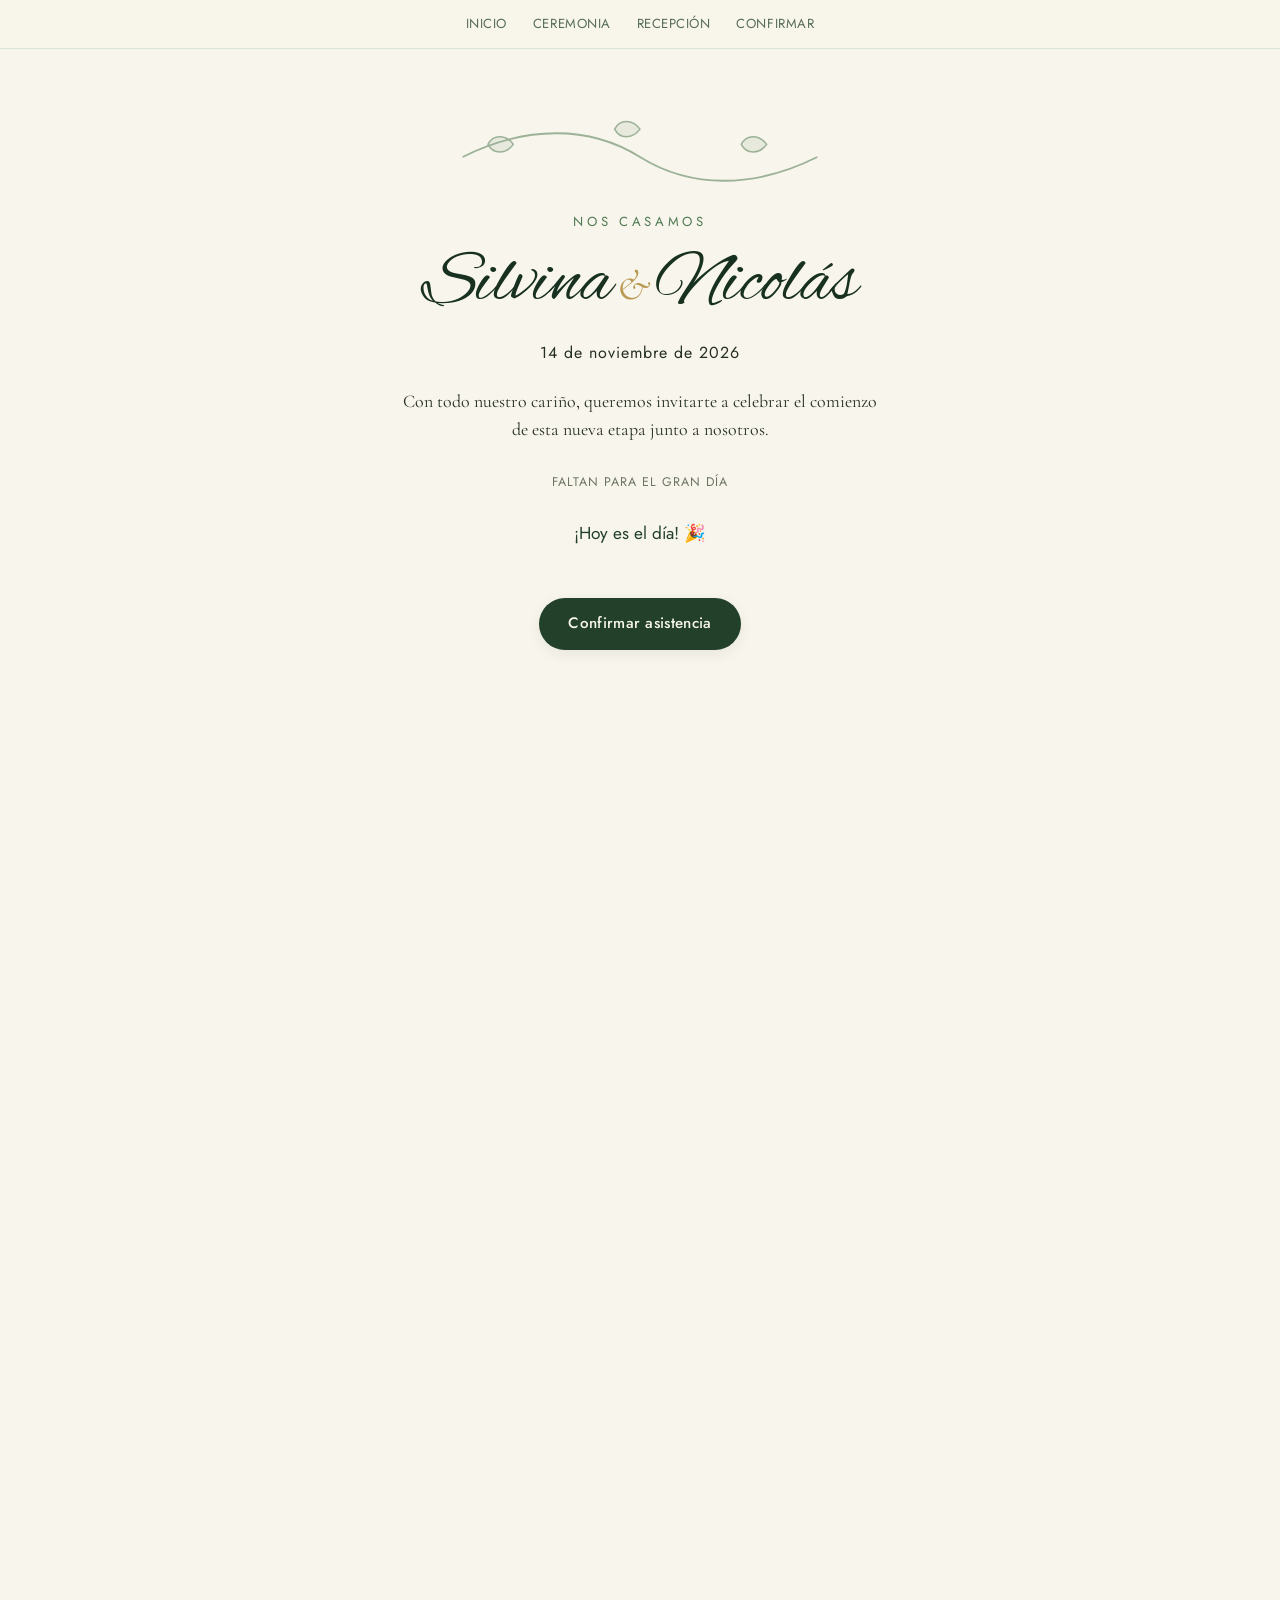
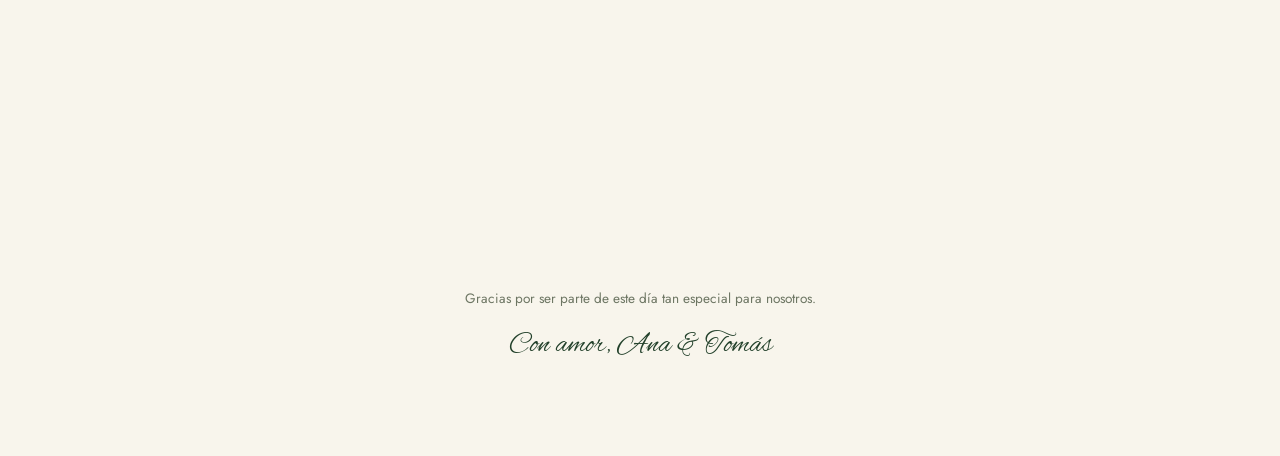
==== index.html @ 350e75f3 "Commit inicial de todos los archivos Se subio para que se pueda hostear en git y no haga falta manda" ====
<!doctype html>
<html lang="es">
<head>
<meta charset="utf-8">
<meta name="viewport" content="width=device-width, initial-scale=1">
<title>Nuestra Boda</title>
<link rel="preconnect" href="https://fonts.googleapis.com">
<link rel="preconnect" href="https://fonts.gstatic.com" crossorigin>
<link href="https://fonts.googleapis.com/css2?family=Alex+Brush&family=Cormorant+Garamond:ital,wght@0,400;0,500;0,600;1,400&family=Jost:wght@400;500;600&display=swap" rel="stylesheet">
<link rel="stylesheet" href="theme.css">
<style>
  body { position: relative; }

  #setup-warning {
    position: relative;
    z-index: 2;
    background: #fff3ea;
    border-bottom: 1px solid var(--gold);
    color: #6b4a2c;
    padding: 12px 20px;
    font-family: var(--sans);
    font-size: 0.85rem;
    text-align: center;
    display: none;
  }

  /* ---------- Nav ---------- */
  .site-nav {
    position: sticky;
    top: 0;
    z-index: 5;
    display: flex;
    justify-content: center;
    gap: 26px;
    padding: 14px 12px;
    background: rgba(248, 245, 236, 0.85);
    backdrop-filter: blur(6px);
    border-bottom: 1px solid var(--sage-light);
    font-family: var(--sans);
    font-size: 0.82rem;
    letter-spacing: 0.04em;
    text-transform: uppercase;
  }
  .site-nav a { text-decoration: none; color: var(--forest); opacity: 0.75; }
  .site-nav a:hover { opacity: 1; }

  /* ---------- Hero ---------- */
  .hero {
    position: relative;
    z-index: 1;
    text-align: center;
    padding: 70px 20px 56px;
    overflow: hidden;
  }
  .hero-ornament {
    width: min(90vw, 380px);
    height: auto;
    color: var(--moss);
    opacity: 0.55;
    margin: 0 auto 8px;
  }
  .kicker {
    font-family: var(--sans);
    font-size: 0.82rem;
    letter-spacing: 0.28em;
    color: var(--moss);
    margin: 0 0 10px;
  }
  .couple-names {
    font-family: var(--script);
    font-weight: 400;
    font-size: clamp(2.6rem, 9vw, 4.6rem);
    color: var(--forest-deep);
    line-height: 1.15;
    margin: 0 0 14px;
  }
  .couple-names .amp { font-family: var(--serif); font-style: italic; font-size: 0.6em; color: var(--gold); padding: 0 6px; }
  .hero-date {
    font-family: var(--sans);
    font-size: 1rem;
    letter-spacing: 0.06em;
    color: var(--ink);
    margin: 0 0 22px;
  }
  .hero-welcome {
    max-width: 480px;
    margin: 0 auto 30px;
    color: var(--ink);
    font-size: 1.12rem;
  }

  /* ---------- Cuenta regresiva ---------- */
  .countdown-label {
    font-family: var(--sans);
    font-size: 0.78rem;
    letter-spacing: 0.08em;
    text-transform: uppercase;
    color: var(--muted);
    margin-bottom: 10px;
  }
  .countdown {
    display: flex;
    justify-content: center;
    gap: 12px;
    margin-bottom: 34px;
    flex-wrap: wrap;
  }
  .cd-box {
    background: var(--white);
    border: 1px solid var(--sage-light);
    border-radius: var(--radius-sm);
    padding: 12px 16px;
    min-width: 66px;
    box-shadow: var(--shadow-soft);
  }
  .cd-box strong { display: block; font-family: var(--serif); font-size: 1.7rem; color: var(--forest); }
  .cd-box span { font-family: var(--sans); font-size: 0.68rem; letter-spacing: 0.05em; text-transform: uppercase; color: var(--muted); }

  /* ---------- Secciones de evento ---------- */
  .section { position: relative; z-index: 1; padding: 20px 20px 56px; }
  .section-title {
    text-align: center;
    font-size: clamp(1.7rem, 5vw, 2.2rem);
    color: var(--forest-deep);
    margin-bottom: 6px;
  }
  .section-title-wrap { text-align: center; margin-bottom: 26px; }

  .event-grid {
    display: grid;
    grid-template-columns: 1fr;
    gap: 20px;
  }
  @media (min-width: 620px) {
    .event-grid { grid-template-columns: 1fr 1fr; }
  }
  .event-card { text-align: center; }
  .event-card .leaf-icon { width: 30px; height: 30px; color: var(--gold); margin-bottom: 10px; }
  .event-card h3 { font-size: 1.4rem; color: var(--forest); margin-bottom: 4px; }
  .event-card .event-time { font-family: var(--sans); font-size: 0.88rem; color: var(--moss); margin-bottom: 12px; }
  .event-card p { margin: 0 0 4px; color: var(--ink); }
  .event-card a.maps-link {
    display: inline-block;
    margin-top: 10px;
    font-family: var(--sans);
    font-size: 0.82rem;
    color: var(--forest);
    text-decoration: underline;
    text-underline-offset: 3px;
  }

  .dress-code { text-align: center; max-width: 480px; margin: 0 auto; }
  .dress-code h3 { color: var(--forest); font-size: 1.3rem; margin-bottom: 8px; }

  /* ---------- RSVP ---------- */
  #confirmar .card { max-width: 560px; margin: 0 auto; }
  .rsvp-intro { text-align: center; color: var(--ink); margin-bottom: 4px; }
  .rsvp-deadline { text-align: center; font-family: var(--sans); font-size: 0.82rem; color: var(--muted); margin-bottom: 24px; }

  .identify-row { display: flex; gap: 10px; flex-wrap: wrap; }
  .identify-row input { flex: 1; min-width: 180px; }

  .confirming-for {
    font-family: var(--sans);
    font-size: 0.85rem;
    color: var(--muted);
    margin-bottom: 20px;
    display: flex;
    align-items: center;
    justify-content: space-between;
    flex-wrap: wrap;
    gap: 8px;
  }
  .confirming-for strong { color: var(--forest); font-family: var(--serif); font-size: 1.05rem; }

  .person-row {
    border: 1px solid var(--sage-light);
    border-radius: var(--radius-sm);
    padding: 18px;
    margin-bottom: 16px;
    background: var(--cream);
  }
  .person-row-top { display: flex; gap: 10px; align-items: flex-end; margin-bottom: 14px; }
  .person-row-top .field { flex: 1; }
  .remove-person-btn {
    background: none;
    border: none;
    color: var(--error);
    font-family: var(--sans);
    font-size: 0.8rem;
    cursor: pointer;
    padding: 12px 4px;
    white-space: nowrap;
  }
  .field-block { margin-bottom: 14px; }
  .field-block:last-child { margin-bottom: 0; }
  .diet-other-input { margin-top: 8px; }

  #add-person-btn { width: 100%; margin-bottom: 22px; }

  #rsvp-status { text-align: center; margin-top: 14px; }
  .edit-hint {
    text-align: center;
    font-family: var(--sans);
    font-size: 0.8rem;
    color: var(--muted);
    margin-top: 16px;
  }
  #copy-link-btn { display: block; margin: 10px auto 0; }

  /* ---------- Footer ---------- */
  footer {
    position: relative;
    z-index: 1;
    text-align: center;
    padding: 40px 20px 60px;
    color: var(--muted);
    font-family: var(--sans);
    font-size: 0.85rem;
  }
  footer .signature { font-family: var(--script); font-size: 1.8rem; color: var(--forest); margin-top: 8px; }
</style>
</head>
<body>

<div class="leaves-bg" id="leaves-bg" aria-hidden="true"></div>

<div id="setup-warning">
  ⚠️ Esta página aún no está conectada. Abrí <code>config.js</code> y pegá la URL de tu Web App de Google Apps Script.
</div>

<nav class="site-nav">
  <a href="#inicio" id="nav-home"></a>
  <a href="#ceremonia" id="nav-ceremony"></a>
  <a href="#recepcion" id="nav-reception"></a>
  <a href="#confirmar" id="nav-rsvp"></a>
</nav>

<header class="hero" id="inicio">
  <svg class="hero-ornament" viewBox="0 0 300 60" fill="none" xmlns="http://www.w3.org/2000/svg">
    <path d="M10 30 C 60 5, 110 5, 150 30 C 190 55, 240 55, 290 30" stroke="currentColor" stroke-width="1.4"/>
    <g stroke="currentColor" stroke-width="1.2" fill="currentColor">
      <path d="M50 20 C 44 12, 34 12, 30 20 C 34 28, 44 28, 50 20 Z" fill-opacity="0.18"/>
      <path d="M150 8 C 144 0, 134 0, 130 8 C 134 16, 144 16, 150 8 Z" fill-opacity="0.18"/>
      <path d="M250 20 C 244 12, 234 12, 230 20 C 234 28, 244 28, 250 20 Z" fill-opacity="0.18"/>
    </g>
  </svg>
  <p class="kicker" id="txt-kicker"></p>
  <h1 class="couple-names"><span id="txt-partner1"></span><span class="amp">&amp;</span><span id="txt-partner2"></span></h1>
  <p class="hero-date" id="txt-date-display"></p>
  <p class="hero-welcome" id="txt-welcome"></p>

  <p class="countdown-label" id="txt-countdown-label"></p>
  <div class="countdown" id="countdown">
    <div class="cd-box"><strong id="cd-days">00</strong><span id="cd-days-label"></span></div>
    <div class="cd-box"><strong id="cd-hours">00</strong><span id="cd-hours-label"></span></div>
    <div class="cd-box"><strong id="cd-minutes">00</strong><span id="cd-minutes-label"></span></div>
    <div class="cd-box"><strong id="cd-seconds">00</strong><span id="cd-seconds-label"></span></div>
  </div>

  <a href="#confirmar" class="btn btn-primary" id="txt-cta"></a>
</header>

<section class="section reveal" id="ceremonia">
  <div class="section-title-wrap">
    <h2 class="section-title" id="txt-section-ceremony"></h2>
    <div class="divider"><svg class="leaf-icon" viewBox="0 0 24 24" fill="currentColor"><path d="M12 2C7 6 4 11 4 15a8 8 0 0016 0c0-4-3-9-8-13z"/></svg></div>
  </div>
  <div class="event-grid">
    <div class="card event-card">
      <svg class="leaf-icon" viewBox="0 0 24 24" fill="currentColor"><path d="M12 2C7 6 4 11 4 15a8 8 0 0016 0c0-4-3-9-8-13z"/></svg>
      <h3 id="cer-title"></h3>
      <p class="event-time" id="cer-time"></p>
      <p id="cer-place"></p>
      <p id="cer-address"></p>
      <a class="maps-link" id="cer-maps" href="#" target="_blank" rel="noopener">Ver en el mapa →</a>
    </div>
    <div class="card event-card">
      <svg class="leaf-icon" viewBox="0 0 24 24" fill="currentColor"><path d="M12 2C7 6 4 11 4 15a8 8 0 0016 0c0-4-3-9-8-13z"/></svg>
      <h3 id="rec-title"></h3>
      <p class="event-time" id="rec-time"></p>
      <p id="rec-place"></p>
      <p id="rec-address"></p>
      <a class="maps-link" id="rec-maps" href="#" target="_blank" rel="noopener">Ver en el mapa →</a>
    </div>
  </div>
</section>

<section class="section reveal dress-code" id="recepcion">
  <h3 id="dress-title"></h3>
  <p id="dress-text"></p>
</section>

<section class="section reveal" id="confirmar">
  <div class="section-title-wrap">
    <h2 class="section-title" id="txt-rsvp-title"></h2>
    <div class="divider"><svg class="leaf-icon" viewBox="0 0 24 24" fill="currentColor"><path d="M12 2C7 6 4 11 4 15a8 8 0 0016 0c0-4-3-9-8-13z"/></svg></div>
  </div>

  <div class="card">
    <p class="rsvp-intro" id="txt-rsvp-intro"></p>
    <p class="rsvp-deadline" id="txt-rsvp-deadline"></p>

    <!-- Paso 1: identificación -->
    <div id="identify-step">
      <label for="identify-input" id="lbl-identify-title"></label>
      <p class="status-msg muted" id="txt-identify-text" style="margin-top:-2px;margin-bottom:12px;"></p>
      <div class="identify-row">
        <input type="text" id="identify-input" maxlength="150">
        <button type="button" class="btn btn-primary" id="identify-continue-btn"></button>
      </div>
    </div>

    <!-- Cargando -->
    <div id="rsvp-loading" class="status-msg muted" hidden></div>

    <!-- Paso 2: formulario RSVP -->
    <form id="rsvp-form" hidden>
      <div class="confirming-for">
        <span><span id="txt-confirming-for"></span> <strong id="confirming-label"></strong></span>
        <button type="button" class="btn-text" id="change-identity-btn"></button>
      </div>

      <div id="people-list"></div>
      <button type="button" class="btn btn-outline" id="add-person-btn"></button>

      <div class="field-block">
        <label for="comments" id="lbl-comments"></label>
        <textarea id="comments" maxlength="2000"></textarea>
      </div>

      <button type="submit" class="btn btn-primary" id="submit-btn" style="width:100%;justify-content:center;"></button>
      <div id="rsvp-status" class="status-msg"></div>
      <p class="edit-hint" id="txt-edit-hint"></p>
      <button type="button" class="btn-text" id="copy-link-btn"></button>
    </form>
  </div>
</section>

<footer>
  <p id="txt-footer-thanks"></p>
  <p class="signature" id="txt-footer-signature"></p>
</footer>

<script src="config.js"></script>
<script src="content.js"></script>
<script>
(function () {
  'use strict';

  const C = CONTENT;
  const $ = (id) => document.getElementById(id);

  const DIET_KEYS = ['vegan', 'vegetarian', 'celiac', 'lactose', 'other'];

  // ---------------------------------------------------------
  // Texto: aplica todo el contenido de content.js al DOM
  // ---------------------------------------------------------
  function applyContent() {
    document.title = C.siteTitle;

    $('nav-home').textContent = C.nav.home;
    $('nav-ceremony').textContent = C.nav.ceremony;
    $('nav-reception').textContent = C.nav.reception;
    $('nav-rsvp').textContent = C.nav.rsvp;

    $('txt-kicker').textContent = C.hero.kicker;
    $('txt-partner1').textContent = C.couple.partner1;
    $('txt-partner2').textContent = C.couple.partner2;
    $('txt-date-display').textContent = C.hero.dateDisplay;
    $('txt-welcome').textContent = C.hero.welcome;
    $('txt-cta').textContent = C.hero.ctaButton;

    $('txt-countdown-label').textContent = C.countdown.label;
    $('cd-days-label').textContent = C.countdown.days;
    $('cd-hours-label').textContent = C.countdown.hours;
    $('cd-minutes-label').textContent = C.countdown.minutes;
    $('cd-seconds-label').textContent = C.countdown.seconds;

    $('txt-section-ceremony').textContent = C.nav.ceremony + ' & ' + C.nav.reception;

    $('cer-title').textContent = C.ceremony.title;
    $('cer-time').textContent = C.ceremony.time;
    $('cer-place').textContent = C.ceremony.place;
    $('cer-address').textContent = C.ceremony.address;
    $('cer-maps').href = C.ceremony.mapsUrl;

    $('rec-title').textContent = C.reception.title;
    $('rec-time').textContent = C.reception.time;
    $('rec-place').textContent = C.reception.place;
    $('rec-address').textContent = C.reception.address;
    $('rec-maps').href = C.reception.mapsUrl;

    $('dress-title').textContent = C.dressCode.title;
    $('dress-text').textContent = C.dressCode.text;

    $('txt-rsvp-title').textContent = C.rsvp.title;
    $('txt-rsvp-intro').textContent = C.rsvp.intro;
    $('txt-rsvp-deadline').textContent = C.rsvp.deadlineText;

    $('lbl-identify-title').textContent = C.identify.title;
    $('txt-identify-text').textContent = C.identify.text;
    $('identify-input').placeholder = C.identify.placeholder;
    $('identify-continue-btn').textContent = C.identify.continue;

    $('rsvp-loading').textContent = C.rsvp.loading;

    $('txt-confirming-for').textContent = C.rsvp.confirmingFor;
    $('change-identity-btn').textContent = C.rsvp.changeIdentity;
    $('add-person-btn').textContent = C.rsvp.addPerson;
    $('lbl-comments').textContent = C.rsvp.commentsLabel;
    $('comments').placeholder = C.rsvp.commentsPlaceholder;
    $('submit-btn').textContent = C.rsvp.submit;
    $('txt-edit-hint').textContent = C.rsvp.editHint;
    $('copy-link-btn').textContent = C.rsvp.copyLink;

    $('txt-footer-thanks').textContent = C.footer.thanks;
    $('txt-footer-signature').textContent = C.footer.signature;
  }

  // ---------------------------------------------------------
  // Hojas flotantes decorativas
  // ---------------------------------------------------------
  function spawnLeaves() {
    const host = $('leaves-bg');
    const total = 9;
    for (let i = 0; i < total; i++) {
      const size = 14 + (i % 4) * 6;
      const left = (i * 97) % 100;
      const duration = 14 + (i % 5) * 4;
      const delay = -(i * 3.4);
      const svg = document.createElementNS('http://www.w3.org/2000/svg', 'svg');
      svg.setAttribute('viewBox', '0 0 24 24');
      svg.setAttribute('fill', 'currentColor');
      svg.classList.add('leaf-float');
      svg.style.left = left + '%';
      svg.style.width = size + 'px';
      svg.style.height = size + 'px';
      svg.style.animationDuration = duration + 's';
      svg.style.animationDelay = delay + 's';
      svg.innerHTML = '<path d="M12 2C7 6 4 11 4 15a8 8 0 0016 0c0-4-3-9-8-13z"/>';
      host.appendChild(svg);
    }
  }

  // ---------------------------------------------------------
  // Cuenta regresiva
  // ---------------------------------------------------------
  function startCountdown() {
    const target = new Date(C.eventDateISO).getTime();
    function tick() {
      const diff = target - Date.now();
      if (isNaN(target)) return;
      if (diff <= 0) {
        $('countdown').innerHTML = '<p style="font-family:var(--sans);color:var(--forest);">' + C.countdown.todayMessage + '</p>';
        clearInterval(timer);
        return;
      }
      const d = Math.floor(diff / 86400000);
      const h = Math.floor((diff % 86400000) / 3600000);
      const m = Math.floor((diff % 3600000) / 60000);
      const s = Math.floor((diff % 60000) / 1000);
      $('cd-days').textContent = String(d).padStart(2, '0');
      $('cd-hours').textContent = String(h).padStart(2, '0');
      $('cd-minutes').textContent = String(m).padStart(2, '0');
      $('cd-seconds').textContent = String(s).padStart(2, '0');
    }
    tick();
    const timer = setInterval(tick, 1000);
  }

  // ---------------------------------------------------------
  // Revelado al hacer scroll
  // ---------------------------------------------------------
  function startRevealObserver() {
    const items = document.querySelectorAll('.reveal');
    if (!('IntersectionObserver' in window)) {
      items.forEach((el) => el.classList.add('in-view'));
      return;
    }
    const obs = new IntersectionObserver((entries) => {
      entries.forEach((entry) => {
        if (entry.isIntersecting) {
          entry.target.classList.add('in-view');
          obs.unobserve(entry.target);
        }
      });
    }, { threshold: 0.15 });
    items.forEach((el) => obs.observe(el));
  }

  // ---------------------------------------------------------
  // Utilidades
  // ---------------------------------------------------------
  function slugify(str) {
    // Strip combining diacritical marks (U+0300–U+036F) after NFD
    // normalization, e.g. "Pérez" -> "pe" + combining-acute -> "perez".
    var diacriticStart = String.fromCharCode(0x0300);
    var diacriticEnd = String.fromCharCode(0x036f);
    var diacritics = new RegExp('[' + diacriticStart + '-' + diacriticEnd + ']', 'g');
    return String(str || '')
      .normalize('NFD').replace(diacritics, '')
      .toLowerCase()
      .replace(/[^a-z0-9]+/g, '-')
      .replace(/^-+|-+$/g, '')
      .slice(0, 120);
  }

  function isConfigured() {
    return typeof APPS_SCRIPT_URL === 'string' && APPS_SCRIPT_URL.indexOf('PASTE_YOUR') === -1;
  }

  // ---------------------------------------------------------
  // Filas de personas (formulario RSVP)
  // ---------------------------------------------------------
  let personCounter = 0;

  function buildDietChips(rowId, selected, otherValue) {
    const wrap = document.createElement('div');
    wrap.className = 'chip-group';
    DIET_KEYS.forEach((key) => {
      const label = document.createElement('label');
      label.className = 'chip' + (selected.indexOf(key) !== -1 ? ' checked' : '');
      const cb = document.createElement('input');
      cb.type = 'checkbox';
      cb.value = key;
      cb.checked = selected.indexOf(key) !== -1;
      cb.dataset.role = 'diet';
      cb.addEventListener('change', () => {
        label.classList.toggle('checked', cb.checked);
        updateOtherVisibility(rowId);
      });
      label.appendChild(cb);
      label.appendChild(document.createTextNode(C.rsvp.dietOptions[key]));
      wrap.appendChild(label);
    });
    return wrap;
  }

  function updateOtherVisibility(rowId) {
    const row = document.getElementById(rowId);
    if (!row) return;
    const otherChecked = row.querySelector('input[data-role="diet"][value="other"]').checked;
    row.querySelector('.diet-other-input').hidden = !otherChecked;
  }

  function createPersonRow(data) {
    data = data || {};
    personCounter += 1;
    const rowId = 'person-' + personCounter;

    const row = document.createElement('div');
    row.className = 'person-row';
    row.id = rowId;

    // Nombre + botón quitar
    const top = document.createElement('div');
    top.className = 'person-row-top';

    const field = document.createElement('div');
    field.className = 'field';
    const nameInput = document.createElement('input');
    nameInput.type = 'text';
    nameInput.maxLength = 120;
    nameInput.placeholder = C.rsvp.namePlaceholder;
    nameInput.dataset.role = 'name';
    nameInput.value = data.name || '';
    field.appendChild(nameInput);
    top.appendChild(field);

    const removeBtn = document.createElement('button');
    removeBtn.type = 'button';
    removeBtn.className = 'remove-person-btn';
    removeBtn.textContent = '✕ ' + C.rsvp.removePerson;
    removeBtn.addEventListener('click', () => {
      if (document.querySelectorAll('.person-row').length <= 1) return;
      row.remove();
    });
    top.appendChild(removeBtn);
    row.appendChild(top);

    // Asistencia
    const attBlock = document.createElement('div');
    attBlock.className = 'field-block';
    const attLabel = document.createElement('label');
    attLabel.textContent = C.rsvp.attendingLabel;
    attBlock.appendChild(attLabel);

    const pillGroup = document.createElement('div');
    pillGroup.className = 'pill-group';
    pillGroup.dataset.role = 'attending';

    const yesBtn = document.createElement('button');
    yesBtn.type = 'button';
    yesBtn.className = 'pill' + (data.attending === true ? ' selected' : '');
    yesBtn.textContent = C.rsvp.yes;
    yesBtn.dataset.value = 'yes';

    const noBtn = document.createElement('button');
    noBtn.type = 'button';
    noBtn.className = 'pill no' + (data.attending === false ? ' selected' : '');
    noBtn.textContent = C.rsvp.no;
    noBtn.dataset.value = 'no';

    function selectAttendance(value) {
      yesBtn.classList.toggle('selected', value === 'yes');
      noBtn.classList.toggle('selected', value === 'no');
      pillGroup.dataset.value = value;
      dietSection.hidden = value !== 'yes';
    }
    yesBtn.addEventListener('click', () => selectAttendance('yes'));
    noBtn.addEventListener('click', () => selectAttendance('no'));

    pillGroup.appendChild(yesBtn);
    pillGroup.appendChild(noBtn);
    attBlock.appendChild(pillGroup);
    row.appendChild(attBlock);

    // Restricciones alimentarias (solo si asiste)
    const dietSection = document.createElement('div');
    dietSection.className = 'field-block';
    dietSection.hidden = data.attending !== true;
    const dietLabel = document.createElement('label');
    dietLabel.textContent = C.rsvp.dietLabel;
    dietSection.appendChild(dietLabel);
    dietSection.appendChild(buildDietChips(rowId, data.diet || [], data.dietOther || ''));

    const otherInput = document.createElement('input');
    otherInput.type = 'text';
    otherInput.className = 'diet-other-input';
    otherInput.maxLength = 300;
    otherInput.placeholder = C.rsvp.dietOtherPlaceholder;
    otherInput.dataset.role = 'dietOther';
    otherInput.value = data.dietOther || '';
    otherInput.hidden = (data.diet || []).indexOf('other') === -1;
    dietSection.appendChild(otherInput);

    row.appendChild(dietSection);

    if (data.attending === true) {
      // set pill state now that dietSection exists
      selectAttendance('yes');
    } else if (data.attending === false) {
      selectAttendance('no');
    }

    return row;
  }

  function addPersonRow(data) {
    $('people-list').appendChild(createPersonRow(data));
  }

  function collectPeople() {
    const rows = document.querySelectorAll('.person-row');
    const people = [];
    let missingName = false;
    let missingAttendance = false;

    rows.forEach((row) => {
      const name = row.querySelector('[data-role="name"]').value.trim();
      const pillGroup = row.querySelector('[data-role="attending"]');
      const attValue = pillGroup.dataset.value;
      if (!name) { missingName = true; return; }
      if (!attValue) { missingAttendance = true; return; }

      const diet = [];
      row.querySelectorAll('input[data-role="diet"]:checked').forEach((cb) => diet.push(cb.value));
      const dietOther = row.querySelector('[data-role="dietOther"]').value.trim();

      people.push({
        name: name,
        attending: attValue === 'yes',
        diet: diet,
        dietOther: diet.indexOf('other') !== -1 ? dietOther : ''
      });
    });

    return { people, missingName, missingAttendance };
  }

  // ---------------------------------------------------------
  // Backend
  // ---------------------------------------------------------
  async function fetchGuest(guestId) {
    const url = APPS_SCRIPT_URL + '?action=get&guest=' + encodeURIComponent(guestId);
    const res = await fetch(url);
    return res.json();
  }

  async function saveGuest(payload) {
    const res = await fetch(APPS_SCRIPT_URL, {
      method: 'POST',
      headers: { 'Content-Type': 'text/plain;charset=utf-8' },
      body: JSON.stringify(payload)
    });
    return res.json();
  }

  // ---------------------------------------------------------
  // Flujo de identificación + RSVP
  // ---------------------------------------------------------
  let currentGuestId = null;
  let currentLabel = null;

  function setUrlGuest(guestId) {
    const url = new URL(window.location.href);
    url.searchParams.set('g', guestId);
    window.history.replaceState(null, '', url.toString());
  }

  function showIdentifyStep() {
    $('identify-step').hidden = false;
    $('rsvp-form').hidden = true;
    $('rsvp-loading').hidden = true;
  }

  async function loadGuest(guestId, label) {
    currentGuestId = guestId;
    currentLabel = label || guestId;
    localStorage.setItem('weddingGuestId', guestId);
    localStorage.setItem('weddingGuestLabel', currentLabel);
    setUrlGuest(guestId);

    $('identify-step').hidden = true;
    $('rsvp-form').hidden = true;
    $('rsvp-loading').hidden = false;

    $('people-list').innerHTML = '';
    personCounter = 0;

    let result;
    try {
      result = await fetchGuest(guestId);
    } catch (err) {
      $('rsvp-loading').textContent = C.rsvp.errorMessage;
      return;
    }

    $('confirming-label').textContent = currentLabel;

    if (result.ok && result.exists && result.data) {
      currentLabel = result.data.label || currentLabel;
      $('confirming-label').textContent = currentLabel;
      result.data.people.forEach((p) => addPersonRow(p));
      $('comments').value = result.data.comments || '';
      $('submit-btn').textContent = C.rsvp.update;
    } else {
      addPersonRow({});
      $('submit-btn').textContent = C.rsvp.submit;
    }

    $('rsvp-loading').hidden = true;
    $('rsvp-form').hidden = false;
  }

  function resetIdentity() {
    localStorage.removeItem('weddingGuestId');
    localStorage.removeItem('weddingGuestLabel');
    const url = new URL(window.location.href);
    url.searchParams.delete('g');
    window.history.replaceState(null, '', url.toString());
    currentGuestId = null;
    $('identify-input').value = '';
    showIdentifyStep();
  }

  function initRsvpFlow() {
    if (!isConfigured()) {
      $('setup-warning').style.display = 'block';
      $('rsvp-loading').hidden = true;
      $('identify-step').hidden = true;
      return;
    }

    const params = new URLSearchParams(window.location.search);
    const urlGuest = params.get('g');
    const storedGuest = localStorage.getItem('weddingGuestId');
    const storedLabel = localStorage.getItem('weddingGuestLabel');

    if (urlGuest) {
      loadGuest(slugify(urlGuest), storedGuest === slugify(urlGuest) ? storedLabel : urlGuest);
    } else if (storedGuest) {
      loadGuest(storedGuest, storedLabel);
    } else {
      showIdentifyStep();
    }

    $('identify-continue-btn').addEventListener('click', () => {
      const raw = $('identify-input').value.trim();
      if (!raw) return;
      const guestId = slugify(raw);
      if (!guestId) return;
      loadGuest(guestId, raw);
    });
    $('identify-input').addEventListener('keydown', (e) => {
      if (e.key === 'Enter') { e.preventDefault(); $('identify-continue-btn').click(); }
    });

    $('change-identity-btn').addEventListener('click', resetIdentity);

    $('add-person-btn').addEventListener('click', () => addPersonRow({}));

    $('copy-link-btn').addEventListener('click', async () => {
      try {
        await navigator.clipboard.writeText(window.location.href);
        showStatus($('rsvp-status'), C.rsvp.copiedMessage, 'ok');
      } catch (e) {
        // Clipboard API not available; silently ignore.
      }
    });

    $('rsvp-form').addEventListener('submit', async (e) => {
      e.preventDefault();
      const { people, missingName, missingAttendance } = collectPeople();

      if (people.length === 0 || missingName) {
        showStatus($('rsvp-status'), C.rsvp.requireName, 'error');
        return;
      }
      if (missingAttendance) {
        showStatus($('rsvp-status'), C.rsvp.requireAttendance, 'error');
        return;
      }

      const submitBtn = $('submit-btn');
      submitBtn.disabled = true;
      showStatus($('rsvp-status'), C.rsvp.saving, 'muted');

      try {
        const result = await saveGuest({
          guest: currentGuestId,
          label: currentLabel,
          people: people,
          comments: $('comments').value.trim()
        });
        if (!result.ok) throw new Error(result.error || 'error');
        showStatus($('rsvp-status'), C.rsvp.savedMessage, 'ok');
        submitBtn.textContent = C.rsvp.update;
      } catch (err) {
        showStatus($('rsvp-status'), C.rsvp.errorMessage, 'error');
      } finally {
        submitBtn.disabled = false;
      }
    });
  }

  function showStatus(el, text, kind) {
    el.textContent = text;
    el.className = 'status-msg' + (kind ? ' ' + kind : '');
  }

  // ---------------------------------------------------------
  // Arranque
  // ---------------------------------------------------------
  document.addEventListener('DOMContentLoaded', () => {
    applyContent();
    spawnLeaves();
    startCountdown();
    startRevealObserver();
    initRsvpFlow();
  });
})();
</script>
</body>
</html>
---- theme.css ----
/* ============================================================
   TEMA COMPARTIDO — paleta verde / naturaleza
   Usado por index.html y confirmados.html
   ============================================================ */

:root {
  --forest: #22402a;
  --forest-deep: #17301f;
  --moss: #4f7a52;
  --sage: #8faa87;
  --sage-light: #d9e4d1;
  --cream: #f8f5ec;
  --cream-deep: #f0ead9;
  --gold: #b99a53;
  --ink: #263021;
  --muted: #6d7663;
  --white: #ffffff;
  --error: #a8453d;
  --ok: #3f7a4e;
  --shadow: 0 12px 32px rgba(23, 48, 31, 0.10);
  --shadow-soft: 0 4px 14px rgba(23, 48, 31, 0.07);
  --radius: 18px;
  --radius-sm: 10px;
  --serif: 'Cormorant Garamond', Georgia, 'Iowan Old Style', serif;
  --script: 'Alex Brush', 'Brush Script MT', cursive;
  --sans: 'Jost', 'Segoe UI', system-ui, sans-serif;
}

* { box-sizing: border-box; }

html { scroll-behavior: smooth; }

body {
  margin: 0;
  background: var(--cream);
  color: var(--ink);
  font-family: var(--serif);
  font-size: 1.08rem;
  line-height: 1.55;
}

h1, h2, h3 { font-family: var(--serif); font-weight: 600; margin: 0; }

a { color: inherit; }

.container {
  max-width: 720px;
  margin: 0 auto;
  padding: 0 20px;
}

/* ---------- Botones ---------- */

.btn {
  display: inline-flex;
  align-items: center;
  gap: 8px;
  font-family: var(--sans);
  font-size: 0.95rem;
  font-weight: 500;
  letter-spacing: 0.02em;
  padding: 13px 28px;
  border-radius: 999px;
  border: 1px solid transparent;
  cursor: pointer;
  text-decoration: none;
  transition: transform 0.15s ease, box-shadow 0.15s ease, opacity 0.15s ease;
}
.btn:active { transform: scale(0.97); }
.btn:disabled { opacity: 0.55; cursor: not-allowed; transform: none; }

.btn-primary {
  background: var(--forest);
  color: var(--cream);
  box-shadow: var(--shadow-soft);
}
.btn-primary:hover:not(:disabled) {
  background: var(--forest-deep);
  box-shadow: var(--shadow);
}

.btn-outline {
  background: transparent;
  border-color: var(--moss);
  color: var(--forest);
}
.btn-outline:hover:not(:disabled) { background: var(--sage-light); }

.btn-text {
  background: none;
  border: none;
  color: var(--moss);
  padding: 6px 4px;
  text-decoration: underline;
  text-underline-offset: 3px;
}

/* ---------- Tarjetas ---------- */

.card {
  background: var(--white);
  border: 1px solid var(--sage-light);
  border-radius: var(--radius);
  box-shadow: var(--shadow-soft);
  padding: 28px 24px;
}

/* ---------- Formularios ---------- */

label {
  display: block;
  font-family: var(--sans);
  font-size: 0.8rem;
  letter-spacing: 0.03em;
  text-transform: uppercase;
  color: var(--muted);
  margin-bottom: 6px;
}

input[type="text"], textarea, input[type="password"] {
  width: 100%;
  font-family: var(--serif);
  font-size: 1.05rem;
  padding: 12px 14px;
  border: 1px solid var(--sage-light);
  border-radius: var(--radius-sm);
  background: var(--cream);
  color: var(--ink);
  resize: vertical;
}
input[type="text"]:focus, textarea:focus, input[type="password"]:focus {
  outline: 2px solid var(--moss);
  outline-offset: 1px;
}
textarea { min-height: 90px; }

/* Grupo de botones tipo "pill" para elegir una opción (asiste sí/no) */
.pill-group {
  display: flex;
  gap: 8px;
  flex-wrap: wrap;
}
.pill {
  font-family: var(--sans);
  font-size: 0.9rem;
  padding: 9px 18px;
  border-radius: 999px;
  border: 1px solid var(--sage-light);
  background: var(--cream);
  color: var(--ink);
  cursor: pointer;
  transition: all 0.15s ease;
}
.pill:hover { border-color: var(--moss); }
.pill.selected {
  background: var(--forest);
  border-color: var(--forest);
  color: var(--cream);
}
.pill.selected.no { background: var(--error); border-color: var(--error); }

/* Checkboxes en formato "chip" */
.chip-group { display: flex; flex-wrap: wrap; gap: 8px; }
.chip {
  display: inline-flex;
  align-items: center;
  gap: 6px;
  font-family: var(--sans);
  font-size: 0.85rem;
  padding: 8px 14px;
  border-radius: 999px;
  border: 1px solid var(--sage-light);
  background: var(--cream);
  cursor: pointer;
  user-select: none;
}
.chip input { accent-color: var(--forest); }
.chip.checked { background: var(--sage-light); border-color: var(--moss); }

/* ---------- Decoración vegetal ---------- */

.leaf-icon { width: 1em; height: 1em; display: inline-block; vertical-align: -0.15em; }

.divider {
  display: flex;
  align-items: center;
  justify-content: center;
  gap: 14px;
  margin: 8px 0 28px;
  color: var(--moss);
}
.divider::before, .divider::after {
  content: '';
  height: 1px;
  width: 60px;
  background: var(--sage-light);
}

.leaves-bg {
  position: fixed;
  inset: 0;
  overflow: hidden;
  pointer-events: none;
  z-index: 0;
}
.leaf-float {
  position: absolute;
  top: -60px;
  color: var(--sage);
  opacity: 0.35;
  animation: leafFall linear infinite;
}
@keyframes leafFall {
  0% { transform: translateY(-10vh) translateX(0) rotate(0deg); }
  50% { transform: translateY(50vh) translateX(24px) rotate(160deg); }
  100% { transform: translateY(110vh) translateX(-16px) rotate(320deg); }
}
@media (prefers-reduced-motion: reduce) {
  .leaf-float { animation: none; display: none; }
  html { scroll-behavior: auto; }
}

/* ---------- Revelado al hacer scroll ---------- */

.reveal {
  opacity: 0;
  transform: translateY(18px);
  transition: opacity 0.7s ease, transform 0.7s ease;
}
.reveal.in-view { opacity: 1; transform: translateY(0); }

/* ---------- Utilidades de estado ---------- */

.status-msg { font-family: var(--sans); font-size: 0.88rem; min-height: 1.2em; }
.status-msg.error { color: var(--error); }
.status-msg.ok { color: var(--ok); }
.status-msg.muted { color: var(--muted); }
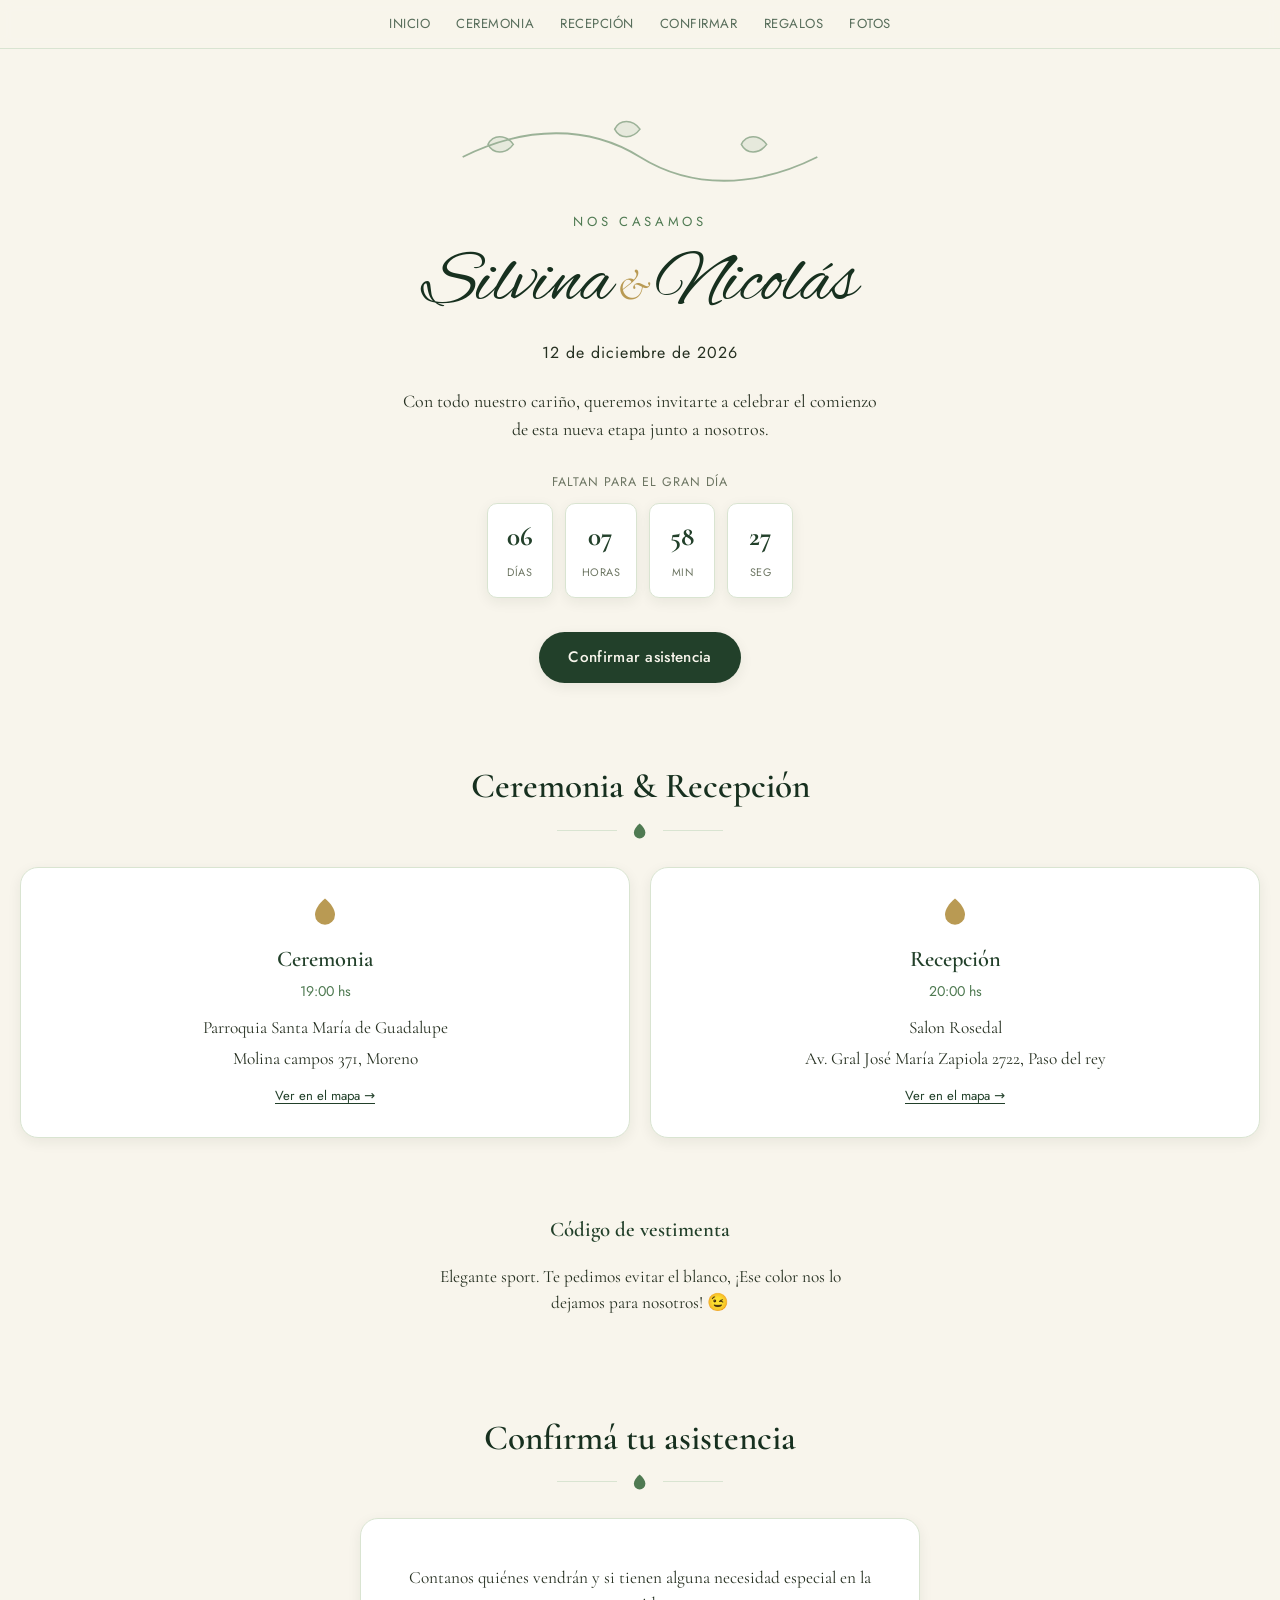
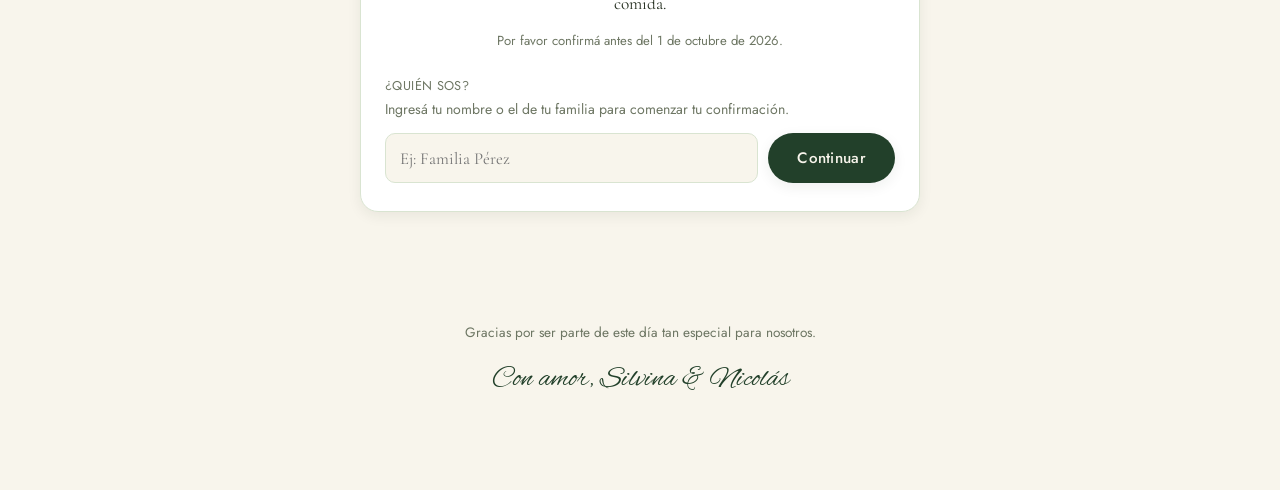
==== commit d29a49ee: "Cambios a gran escala." ====
--- a/index.html
+++ b/index.html
@@ -234,6 +234,8 @@
   <a href="#ceremonia" id="nav-ceremony"></a>
   <a href="#recepcion" id="nav-reception"></a>
   <a href="#confirmar" id="nav-rsvp"></a>
+  <a href="regalos.html" id="nav-wishlist"></a>
+  <a href="fotos.html" id="nav-photos"></a>
 </nav>
 
 <header class="hero" id="inicio">
@@ -306,7 +308,8 @@
       <label for="identify-input" id="lbl-identify-title"></label>
       <p class="status-msg muted" id="txt-identify-text" style="margin-top:-2px;margin-bottom:12px;"></p>
       <div class="identify-row">
-        <input type="text" id="identify-input" maxlength="150">
+        <input type="text" id="identify-input" maxlength="150" list="guest-suggestions" autocomplete="off">
+        <datalist id="guest-suggestions"></datalist>
         <button type="button" class="btn btn-primary" id="identify-continue-btn"></button>
       </div>
     </div>
@@ -344,6 +347,7 @@
 
 <script src="config.js"></script>
 <script src="content.js"></script>
+<script src="guests.js"></script>
 <script>
 (function () {
   'use strict';
@@ -363,6 +367,8 @@
     $('nav-ceremony').textContent = C.nav.ceremony;
     $('nav-reception').textContent = C.nav.reception;
     $('nav-rsvp').textContent = C.nav.rsvp;
+    $('nav-wishlist').textContent = C.nav.wishlist;
+    $('nav-photos').textContent = C.nav.photos;
 
     $('txt-kicker').textContent = C.hero.kicker;
     $('txt-partner1').textContent = C.couple.partner1;
@@ -492,18 +498,18 @@
   // ---------------------------------------------------------
   // Utilidades
   // ---------------------------------------------------------
-  function slugify(str) {
-    // Strip combining diacritical marks (U+0300–U+036F) after NFD
-    // normalization, e.g. "Pérez" -> "pe" + combining-acute -> "perez".
-    var diacriticStart = String.fromCharCode(0x0300);
-    var diacriticEnd = String.fromCharCode(0x036f);
-    var diacritics = new RegExp('[' + diacriticStart + '-' + diacriticEnd + ']', 'g');
-    return String(str || '')
-      .normalize('NFD').replace(diacritics, '')
-      .toLowerCase()
-      .replace(/[^a-z0-9]+/g, '-')
-      .replace(/^-+|-+$/g, '')
-      .slice(0, 120);
+  // slugifyGuestLabel() y GUEST_LIST vienen de guests.js.
+  var slugify = slugifyGuestLabel;
+
+  function populateGuestSuggestions() {
+    const dl = $('guest-suggestions');
+    if (!dl || typeof GUEST_LIST === 'undefined') return;
+    dl.innerHTML = '';
+    GUEST_LIST.forEach((g) => {
+      const opt = document.createElement('option');
+      opt.value = g.label;
+      dl.appendChild(opt);
+    });
   }
 
   function isConfigured() {
@@ -740,13 +746,25 @@
     $('confirming-label').textContent = currentLabel;
 
     if (result.ok && result.exists && result.data) {
+      // Ya había una confirmación guardada para este grupo: la editamos.
       currentLabel = result.data.label || currentLabel;
       $('confirming-label').textContent = currentLabel;
       result.data.people.forEach((p) => addPersonRow(p));
       $('comments').value = result.data.comments || '';
       $('submit-btn').textContent = C.rsvp.update;
     } else {
-      addPersonRow({});
+      // Sin confirmación previa: si el grupo está precargado en
+      // guests.js, arrancamos con esos nombres sugeridos (todavía
+      // sin marcar asistencia) en vez de una fila en blanco.
+      const preset = (typeof findGuestListEntry === 'function') ? findGuestListEntry(guestId) : null;
+      if (preset) {
+        currentLabel = preset.label || currentLabel;
+        $('confirming-label').textContent = currentLabel;
+        const names = (preset.people && preset.people.length) ? preset.people : [''];
+        names.forEach((name) => addPersonRow({ name: name }));
+      } else {
+        addPersonRow({});
+      }
       $('submit-btn').textContent = C.rsvp.submit;
     }
 
@@ -855,6 +873,7 @@
   // ---------------------------------------------------------
   document.addEventListener('DOMContentLoaded', () => {
     applyContent();
+    populateGuestSuggestions();
     spawnLeaves();
     startCountdown();
     startRevealObserver();
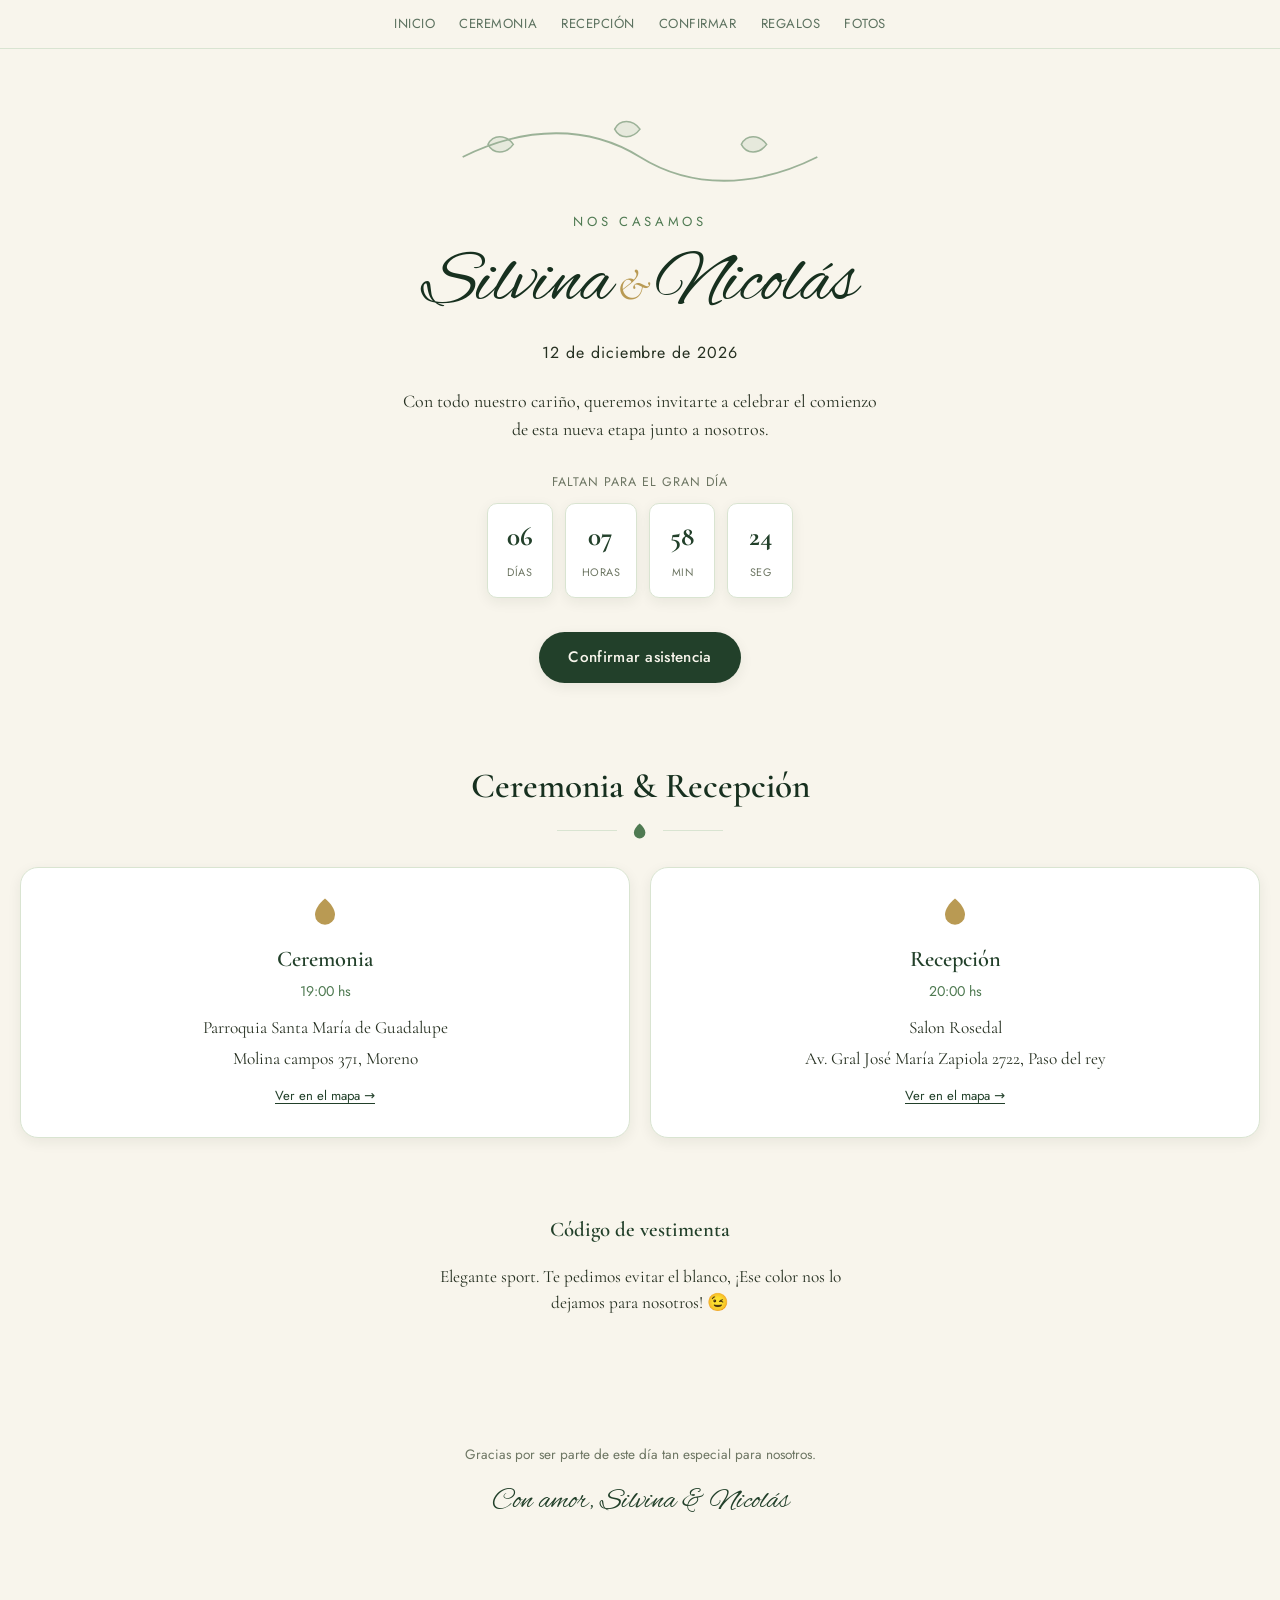
==== commit fdb24d0d: "Mejorar lo de regalos" ====
--- a/index.html
+++ b/index.html
@@ -11,39 +11,6 @@
 <style>
   body { position: relative; }
 
-  #setup-warning {
-    position: relative;
-    z-index: 2;
-    background: #fff3ea;
-    border-bottom: 1px solid var(--gold);
-    color: #6b4a2c;
-    padding: 12px 20px;
-    font-family: var(--sans);
-    font-size: 0.85rem;
-    text-align: center;
-    display: none;
-  }
-
-  /* ---------- Nav ---------- */
-  .site-nav {
-    position: sticky;
-    top: 0;
-    z-index: 5;
-    display: flex;
-    justify-content: center;
-    gap: 26px;
-    padding: 14px 12px;
-    background: rgba(248, 245, 236, 0.85);
-    backdrop-filter: blur(6px);
-    border-bottom: 1px solid var(--sage-light);
-    font-family: var(--sans);
-    font-size: 0.82rem;
-    letter-spacing: 0.04em;
-    text-transform: uppercase;
-  }
-  .site-nav a { text-decoration: none; color: var(--forest); opacity: 0.75; }
-  .site-nav a:hover { opacity: 1; }
-
   /* ---------- Hero ---------- */
   .hero {
     position: relative;
@@ -152,62 +119,6 @@
   .dress-code { text-align: center; max-width: 480px; margin: 0 auto; }
   .dress-code h3 { color: var(--forest); font-size: 1.3rem; margin-bottom: 8px; }
 
-  /* ---------- RSVP ---------- */
-  #confirmar .card { max-width: 560px; margin: 0 auto; }
-  .rsvp-intro { text-align: center; color: var(--ink); margin-bottom: 4px; }
-  .rsvp-deadline { text-align: center; font-family: var(--sans); font-size: 0.82rem; color: var(--muted); margin-bottom: 24px; }
-
-  .identify-row { display: flex; gap: 10px; flex-wrap: wrap; }
-  .identify-row input { flex: 1; min-width: 180px; }
-
-  .confirming-for {
-    font-family: var(--sans);
-    font-size: 0.85rem;
-    color: var(--muted);
-    margin-bottom: 20px;
-    display: flex;
-    align-items: center;
-    justify-content: space-between;
-    flex-wrap: wrap;
-    gap: 8px;
-  }
-  .confirming-for strong { color: var(--forest); font-family: var(--serif); font-size: 1.05rem; }
-
-  .person-row {
-    border: 1px solid var(--sage-light);
-    border-radius: var(--radius-sm);
-    padding: 18px;
-    margin-bottom: 16px;
-    background: var(--cream);
-  }
-  .person-row-top { display: flex; gap: 10px; align-items: flex-end; margin-bottom: 14px; }
-  .person-row-top .field { flex: 1; }
-  .remove-person-btn {
-    background: none;
-    border: none;
-    color: var(--error);
-    font-family: var(--sans);
-    font-size: 0.8rem;
-    cursor: pointer;
-    padding: 12px 4px;
-    white-space: nowrap;
-  }
-  .field-block { margin-bottom: 14px; }
-  .field-block:last-child { margin-bottom: 0; }
-  .diet-other-input { margin-top: 8px; }
-
-  #add-person-btn { width: 100%; margin-bottom: 22px; }
-
-  #rsvp-status { text-align: center; margin-top: 14px; }
-  .edit-hint {
-    text-align: center;
-    font-family: var(--sans);
-    font-size: 0.8rem;
-    color: var(--muted);
-    margin-top: 16px;
-  }
-  #copy-link-btn { display: block; margin: 10px auto 0; }
-
   /* ---------- Footer ---------- */
   footer {
     position: relative;
@@ -225,15 +136,11 @@
 
 <div class="leaves-bg" id="leaves-bg" aria-hidden="true"></div>
 
-<div id="setup-warning">
-  ⚠️ Esta página aún no está conectada. Abrí <code>config.js</code> y pegá la URL de tu Web App de Google Apps Script.
-</div>
-
 <nav class="site-nav">
   <a href="#inicio" id="nav-home"></a>
   <a href="#ceremonia" id="nav-ceremony"></a>
   <a href="#recepcion" id="nav-reception"></a>
-  <a href="#confirmar" id="nav-rsvp"></a>
+  <a href="confirmar.html" id="nav-rsvp"></a>
   <a href="regalos.html" id="nav-wishlist"></a>
   <a href="fotos.html" id="nav-photos"></a>
 </nav>
@@ -260,7 +167,7 @@
     <div class="cd-box"><strong id="cd-seconds">00</strong><span id="cd-seconds-label"></span></div>
   </div>
 
-  <a href="#confirmar" class="btn btn-primary" id="txt-cta"></a>
+  <a href="confirmar.html" class="btn btn-primary" id="txt-cta"></a>
 </header>
 
 <section class="section reveal" id="ceremonia">
@@ -293,69 +200,18 @@
   <p id="dress-text"></p>
 </section>
 
-<section class="section reveal" id="confirmar">
-  <div class="section-title-wrap">
-    <h2 class="section-title" id="txt-rsvp-title"></h2>
-    <div class="divider"><svg class="leaf-icon" viewBox="0 0 24 24" fill="currentColor"><path d="M12 2C7 6 4 11 4 15a8 8 0 0016 0c0-4-3-9-8-13z"/></svg></div>
-  </div>
-
-  <div class="card">
-    <p class="rsvp-intro" id="txt-rsvp-intro"></p>
-    <p class="rsvp-deadline" id="txt-rsvp-deadline"></p>
-
-    <!-- Paso 1: identificación -->
-    <div id="identify-step">
-      <label for="identify-input" id="lbl-identify-title"></label>
-      <p class="status-msg muted" id="txt-identify-text" style="margin-top:-2px;margin-bottom:12px;"></p>
-      <div class="identify-row">
-        <input type="text" id="identify-input" maxlength="150" list="guest-suggestions" autocomplete="off">
-        <datalist id="guest-suggestions"></datalist>
-        <button type="button" class="btn btn-primary" id="identify-continue-btn"></button>
-      </div>
-    </div>
-
-    <!-- Cargando -->
-    <div id="rsvp-loading" class="status-msg muted" hidden></div>
-
-    <!-- Paso 2: formulario RSVP -->
-    <form id="rsvp-form" hidden>
-      <div class="confirming-for">
-        <span><span id="txt-confirming-for"></span> <strong id="confirming-label"></strong></span>
-        <button type="button" class="btn-text" id="change-identity-btn"></button>
-      </div>
-
-      <div id="people-list"></div>
-      <button type="button" class="btn btn-outline" id="add-person-btn"></button>
-
-      <div class="field-block">
-        <label for="comments" id="lbl-comments"></label>
-        <textarea id="comments" maxlength="2000"></textarea>
-      </div>
-
-      <button type="submit" class="btn btn-primary" id="submit-btn" style="width:100%;justify-content:center;"></button>
-      <div id="rsvp-status" class="status-msg"></div>
-      <p class="edit-hint" id="txt-edit-hint"></p>
-      <button type="button" class="btn-text" id="copy-link-btn"></button>
-    </form>
-  </div>
-</section>
-
 <footer>
   <p id="txt-footer-thanks"></p>
   <p class="signature" id="txt-footer-signature"></p>
 </footer>
 
-<script src="config.js"></script>
 <script src="content.js"></script>
-<script src="guests.js"></script>
 <script>
 (function () {
   'use strict';
 
   const C = CONTENT;
   const $ = (id) => document.getElementById(id);
-
-  const DIET_KEYS = ['vegan', 'vegetarian', 'celiac', 'lactose', 'other'];
 
   // ---------------------------------------------------------
   // Texto: aplica todo el contenido de content.js al DOM
@@ -399,26 +255,6 @@
 
     $('dress-title').textContent = C.dressCode.title;
     $('dress-text').textContent = C.dressCode.text;
-
-    $('txt-rsvp-title').textContent = C.rsvp.title;
-    $('txt-rsvp-intro').textContent = C.rsvp.intro;
-    $('txt-rsvp-deadline').textContent = C.rsvp.deadlineText;
-
-    $('lbl-identify-title').textContent = C.identify.title;
-    $('txt-identify-text').textContent = C.identify.text;
-    $('identify-input').placeholder = C.identify.placeholder;
-    $('identify-continue-btn').textContent = C.identify.continue;
-
-    $('rsvp-loading').textContent = C.rsvp.loading;
-
-    $('txt-confirming-for').textContent = C.rsvp.confirmingFor;
-    $('change-identity-btn').textContent = C.rsvp.changeIdentity;
-    $('add-person-btn').textContent = C.rsvp.addPerson;
-    $('lbl-comments').textContent = C.rsvp.commentsLabel;
-    $('comments').placeholder = C.rsvp.commentsPlaceholder;
-    $('submit-btn').textContent = C.rsvp.submit;
-    $('txt-edit-hint').textContent = C.rsvp.editHint;
-    $('copy-link-btn').textContent = C.rsvp.copyLink;
 
     $('txt-footer-thanks').textContent = C.footer.thanks;
     $('txt-footer-signature').textContent = C.footer.signature;
@@ -496,388 +332,13 @@
   }
 
   // ---------------------------------------------------------
-  // Utilidades
-  // ---------------------------------------------------------
-  // slugifyGuestLabel() y GUEST_LIST vienen de guests.js.
-  var slugify = slugifyGuestLabel;
-
-  function populateGuestSuggestions() {
-    const dl = $('guest-suggestions');
-    if (!dl || typeof GUEST_LIST === 'undefined') return;
-    dl.innerHTML = '';
-    GUEST_LIST.forEach((g) => {
-      const opt = document.createElement('option');
-      opt.value = g.label;
-      dl.appendChild(opt);
-    });
-  }
-
-  function isConfigured() {
-    return typeof APPS_SCRIPT_URL === 'string' && APPS_SCRIPT_URL.indexOf('PASTE_YOUR') === -1;
-  }
-
-  // ---------------------------------------------------------
-  // Filas de personas (formulario RSVP)
-  // ---------------------------------------------------------
-  let personCounter = 0;
-
-  function buildDietChips(rowId, selected, otherValue) {
-    const wrap = document.createElement('div');
-    wrap.className = 'chip-group';
-    DIET_KEYS.forEach((key) => {
-      const label = document.createElement('label');
-      label.className = 'chip' + (selected.indexOf(key) !== -1 ? ' checked' : '');
-      const cb = document.createElement('input');
-      cb.type = 'checkbox';
-      cb.value = key;
-      cb.checked = selected.indexOf(key) !== -1;
-      cb.dataset.role = 'diet';
-      cb.addEventListener('change', () => {
-        label.classList.toggle('checked', cb.checked);
-        updateOtherVisibility(rowId);
-      });
-      label.appendChild(cb);
-      label.appendChild(document.createTextNode(C.rsvp.dietOptions[key]));
-      wrap.appendChild(label);
-    });
-    return wrap;
-  }
-
-  function updateOtherVisibility(rowId) {
-    const row = document.getElementById(rowId);
-    if (!row) return;
-    const otherChecked = row.querySelector('input[data-role="diet"][value="other"]').checked;
-    row.querySelector('.diet-other-input').hidden = !otherChecked;
-  }
-
-  function createPersonRow(data) {
-    data = data || {};
-    personCounter += 1;
-    const rowId = 'person-' + personCounter;
-
-    const row = document.createElement('div');
-    row.className = 'person-row';
-    row.id = rowId;
-
-    // Nombre + botón quitar
-    const top = document.createElement('div');
-    top.className = 'person-row-top';
-
-    const field = document.createElement('div');
-    field.className = 'field';
-    const nameInput = document.createElement('input');
-    nameInput.type = 'text';
-    nameInput.maxLength = 120;
-    nameInput.placeholder = C.rsvp.namePlaceholder;
-    nameInput.dataset.role = 'name';
-    nameInput.value = data.name || '';
-    field.appendChild(nameInput);
-    top.appendChild(field);
-
-    const removeBtn = document.createElement('button');
-    removeBtn.type = 'button';
-    removeBtn.className = 'remove-person-btn';
-    removeBtn.textContent = '✕ ' + C.rsvp.removePerson;
-    removeBtn.addEventListener('click', () => {
-      if (document.querySelectorAll('.person-row').length <= 1) return;
-      row.remove();
-    });
-    top.appendChild(removeBtn);
-    row.appendChild(top);
-
-    // Asistencia
-    const attBlock = document.createElement('div');
-    attBlock.className = 'field-block';
-    const attLabel = document.createElement('label');
-    attLabel.textContent = C.rsvp.attendingLabel;
-    attBlock.appendChild(attLabel);
-
-    const pillGroup = document.createElement('div');
-    pillGroup.className = 'pill-group';
-    pillGroup.dataset.role = 'attending';
-
-    const yesBtn = document.createElement('button');
-    yesBtn.type = 'button';
-    yesBtn.className = 'pill' + (data.attending === true ? ' selected' : '');
-    yesBtn.textContent = C.rsvp.yes;
-    yesBtn.dataset.value = 'yes';
-
-    const noBtn = document.createElement('button');
-    noBtn.type = 'button';
-    noBtn.className = 'pill no' + (data.attending === false ? ' selected' : '');
-    noBtn.textContent = C.rsvp.no;
-    noBtn.dataset.value = 'no';
-
-    function selectAttendance(value) {
-      yesBtn.classList.toggle('selected', value === 'yes');
-      noBtn.classList.toggle('selected', value === 'no');
-      pillGroup.dataset.value = value;
-      dietSection.hidden = value !== 'yes';
-    }
-    yesBtn.addEventListener('click', () => selectAttendance('yes'));
-    noBtn.addEventListener('click', () => selectAttendance('no'));
-
-    pillGroup.appendChild(yesBtn);
-    pillGroup.appendChild(noBtn);
-    attBlock.appendChild(pillGroup);
-    row.appendChild(attBlock);
-
-    // Restricciones alimentarias (solo si asiste)
-    const dietSection = document.createElement('div');
-    dietSection.className = 'field-block';
-    dietSection.hidden = data.attending !== true;
-    const dietLabel = document.createElement('label');
-    dietLabel.textContent = C.rsvp.dietLabel;
-    dietSection.appendChild(dietLabel);
-    dietSection.appendChild(buildDietChips(rowId, data.diet || [], data.dietOther || ''));
-
-    const otherInput = document.createElement('input');
-    otherInput.type = 'text';
-    otherInput.className = 'diet-other-input';
-    otherInput.maxLength = 300;
-    otherInput.placeholder = C.rsvp.dietOtherPlaceholder;
-    otherInput.dataset.role = 'dietOther';
-    otherInput.value = data.dietOther || '';
-    otherInput.hidden = (data.diet || []).indexOf('other') === -1;
-    dietSection.appendChild(otherInput);
-
-    row.appendChild(dietSection);
-
-    if (data.attending === true) {
-      // set pill state now that dietSection exists
-      selectAttendance('yes');
-    } else if (data.attending === false) {
-      selectAttendance('no');
-    }
-
-    return row;
-  }
-
-  function addPersonRow(data) {
-    $('people-list').appendChild(createPersonRow(data));
-  }
-
-  function collectPeople() {
-    const rows = document.querySelectorAll('.person-row');
-    const people = [];
-    let missingName = false;
-    let missingAttendance = false;
-
-    rows.forEach((row) => {
-      const name = row.querySelector('[data-role="name"]').value.trim();
-      const pillGroup = row.querySelector('[data-role="attending"]');
-      const attValue = pillGroup.dataset.value;
-      if (!name) { missingName = true; return; }
-      if (!attValue) { missingAttendance = true; return; }
-
-      const diet = [];
-      row.querySelectorAll('input[data-role="diet"]:checked').forEach((cb) => diet.push(cb.value));
-      const dietOther = row.querySelector('[data-role="dietOther"]').value.trim();
-
-      people.push({
-        name: name,
-        attending: attValue === 'yes',
-        diet: diet,
-        dietOther: diet.indexOf('other') !== -1 ? dietOther : ''
-      });
-    });
-
-    return { people, missingName, missingAttendance };
-  }
-
-  // ---------------------------------------------------------
-  // Backend
-  // ---------------------------------------------------------
-  async function fetchGuest(guestId) {
-    const url = APPS_SCRIPT_URL + '?action=get&guest=' + encodeURIComponent(guestId);
-    const res = await fetch(url);
-    return res.json();
-  }
-
-  async function saveGuest(payload) {
-    const res = await fetch(APPS_SCRIPT_URL, {
-      method: 'POST',
-      headers: { 'Content-Type': 'text/plain;charset=utf-8' },
-      body: JSON.stringify(payload)
-    });
-    return res.json();
-  }
-
-  // ---------------------------------------------------------
-  // Flujo de identificación + RSVP
-  // ---------------------------------------------------------
-  let currentGuestId = null;
-  let currentLabel = null;
-
-  function setUrlGuest(guestId) {
-    const url = new URL(window.location.href);
-    url.searchParams.set('g', guestId);
-    window.history.replaceState(null, '', url.toString());
-  }
-
-  function showIdentifyStep() {
-    $('identify-step').hidden = false;
-    $('rsvp-form').hidden = true;
-    $('rsvp-loading').hidden = true;
-  }
-
-  async function loadGuest(guestId, label) {
-    currentGuestId = guestId;
-    currentLabel = label || guestId;
-    localStorage.setItem('weddingGuestId', guestId);
-    localStorage.setItem('weddingGuestLabel', currentLabel);
-    setUrlGuest(guestId);
-
-    $('identify-step').hidden = true;
-    $('rsvp-form').hidden = true;
-    $('rsvp-loading').hidden = false;
-
-    $('people-list').innerHTML = '';
-    personCounter = 0;
-
-    let result;
-    try {
-      result = await fetchGuest(guestId);
-    } catch (err) {
-      $('rsvp-loading').textContent = C.rsvp.errorMessage;
-      return;
-    }
-
-    $('confirming-label').textContent = currentLabel;
-
-    if (result.ok && result.exists && result.data) {
-      // Ya había una confirmación guardada para este grupo: la editamos.
-      currentLabel = result.data.label || currentLabel;
-      $('confirming-label').textContent = currentLabel;
-      result.data.people.forEach((p) => addPersonRow(p));
-      $('comments').value = result.data.comments || '';
-      $('submit-btn').textContent = C.rsvp.update;
-    } else {
-      // Sin confirmación previa: si el grupo está precargado en
-      // guests.js, arrancamos con esos nombres sugeridos (todavía
-      // sin marcar asistencia) en vez de una fila en blanco.
-      const preset = (typeof findGuestListEntry === 'function') ? findGuestListEntry(guestId) : null;
-      if (preset) {
-        currentLabel = preset.label || currentLabel;
-        $('confirming-label').textContent = currentLabel;
-        const names = (preset.people && preset.people.length) ? preset.people : [''];
-        names.forEach((name) => addPersonRow({ name: name }));
-      } else {
-        addPersonRow({});
-      }
-      $('submit-btn').textContent = C.rsvp.submit;
-    }
-
-    $('rsvp-loading').hidden = true;
-    $('rsvp-form').hidden = false;
-  }
-
-  function resetIdentity() {
-    localStorage.removeItem('weddingGuestId');
-    localStorage.removeItem('weddingGuestLabel');
-    const url = new URL(window.location.href);
-    url.searchParams.delete('g');
-    window.history.replaceState(null, '', url.toString());
-    currentGuestId = null;
-    $('identify-input').value = '';
-    showIdentifyStep();
-  }
-
-  function initRsvpFlow() {
-    if (!isConfigured()) {
-      $('setup-warning').style.display = 'block';
-      $('rsvp-loading').hidden = true;
-      $('identify-step').hidden = true;
-      return;
-    }
-
-    const params = new URLSearchParams(window.location.search);
-    const urlGuest = params.get('g');
-    const storedGuest = localStorage.getItem('weddingGuestId');
-    const storedLabel = localStorage.getItem('weddingGuestLabel');
-
-    if (urlGuest) {
-      loadGuest(slugify(urlGuest), storedGuest === slugify(urlGuest) ? storedLabel : urlGuest);
-    } else if (storedGuest) {
-      loadGuest(storedGuest, storedLabel);
-    } else {
-      showIdentifyStep();
-    }
-
-    $('identify-continue-btn').addEventListener('click', () => {
-      const raw = $('identify-input').value.trim();
-      if (!raw) return;
-      const guestId = slugify(raw);
-      if (!guestId) return;
-      loadGuest(guestId, raw);
-    });
-    $('identify-input').addEventListener('keydown', (e) => {
-      if (e.key === 'Enter') { e.preventDefault(); $('identify-continue-btn').click(); }
-    });
-
-    $('change-identity-btn').addEventListener('click', resetIdentity);
-
-    $('add-person-btn').addEventListener('click', () => addPersonRow({}));
-
-    $('copy-link-btn').addEventListener('click', async () => {
-      try {
-        await navigator.clipboard.writeText(window.location.href);
-        showStatus($('rsvp-status'), C.rsvp.copiedMessage, 'ok');
-      } catch (e) {
-        // Clipboard API not available; silently ignore.
-      }
-    });
-
-    $('rsvp-form').addEventListener('submit', async (e) => {
-      e.preventDefault();
-      const { people, missingName, missingAttendance } = collectPeople();
-
-      if (people.length === 0 || missingName) {
-        showStatus($('rsvp-status'), C.rsvp.requireName, 'error');
-        return;
-      }
-      if (missingAttendance) {
-        showStatus($('rsvp-status'), C.rsvp.requireAttendance, 'error');
-        return;
-      }
-
-      const submitBtn = $('submit-btn');
-      submitBtn.disabled = true;
-      showStatus($('rsvp-status'), C.rsvp.saving, 'muted');
-
-      try {
-        const result = await saveGuest({
-          guest: currentGuestId,
-          label: currentLabel,
-          people: people,
-          comments: $('comments').value.trim()
-        });
-        if (!result.ok) throw new Error(result.error || 'error');
-        showStatus($('rsvp-status'), C.rsvp.savedMessage, 'ok');
-        submitBtn.textContent = C.rsvp.update;
-      } catch (err) {
-        showStatus($('rsvp-status'), C.rsvp.errorMessage, 'error');
-      } finally {
-        submitBtn.disabled = false;
-      }
-    });
-  }
-
-  function showStatus(el, text, kind) {
-    el.textContent = text;
-    el.className = 'status-msg' + (kind ? ' ' + kind : '');
-  }
-
-  // ---------------------------------------------------------
   // Arranque
   // ---------------------------------------------------------
   document.addEventListener('DOMContentLoaded', () => {
     applyContent();
-    populateGuestSuggestions();
     spawnLeaves();
     startCountdown();
     startRevealObserver();
-    initRsvpFlow();
   });
 })();
 </script>
--- a/theme.css
+++ b/theme.css
@@ -1,6 +1,7 @@
 /* ============================================================
    TEMA COMPARTIDO — paleta verde / naturaleza
-   Usado por index.html y confirmados.html
+   Usado por todas las páginas del sitio (index, confirmar,
+   regalos, fotos, confirmados).
    ============================================================ */
 
 :root {
@@ -49,6 +50,34 @@
   padding: 0 20px;
 }
 
+/* ---------- Nav (compartida por todas las páginas) ---------- */
+
+.site-nav {
+  position: sticky;
+  top: 0;
+  z-index: 5;
+  display: flex;
+  flex-wrap: wrap;
+  justify-content: center;
+  align-items: center;
+  gap: 8px 24px;
+  padding: 14px 16px;
+  background: rgba(248, 245, 236, 0.92);
+  backdrop-filter: blur(6px);
+  border-bottom: 1px solid var(--sage-light);
+  font-family: var(--sans);
+  font-size: 0.82rem;
+  letter-spacing: 0.04em;
+  text-transform: uppercase;
+}
+.site-nav a { text-decoration: none; color: var(--forest); opacity: 0.72; white-space: nowrap; }
+.site-nav a:hover { opacity: 1; }
+.site-nav a.active { opacity: 1; border-bottom: 1px solid var(--gold); padding-bottom: 2px; }
+
+@media (max-width: 480px) {
+  .site-nav { gap: 6px 14px; padding: 10px 12px; font-size: 0.72rem; }
+}
+
 /* ---------- Botones ---------- */
 
 .btn {
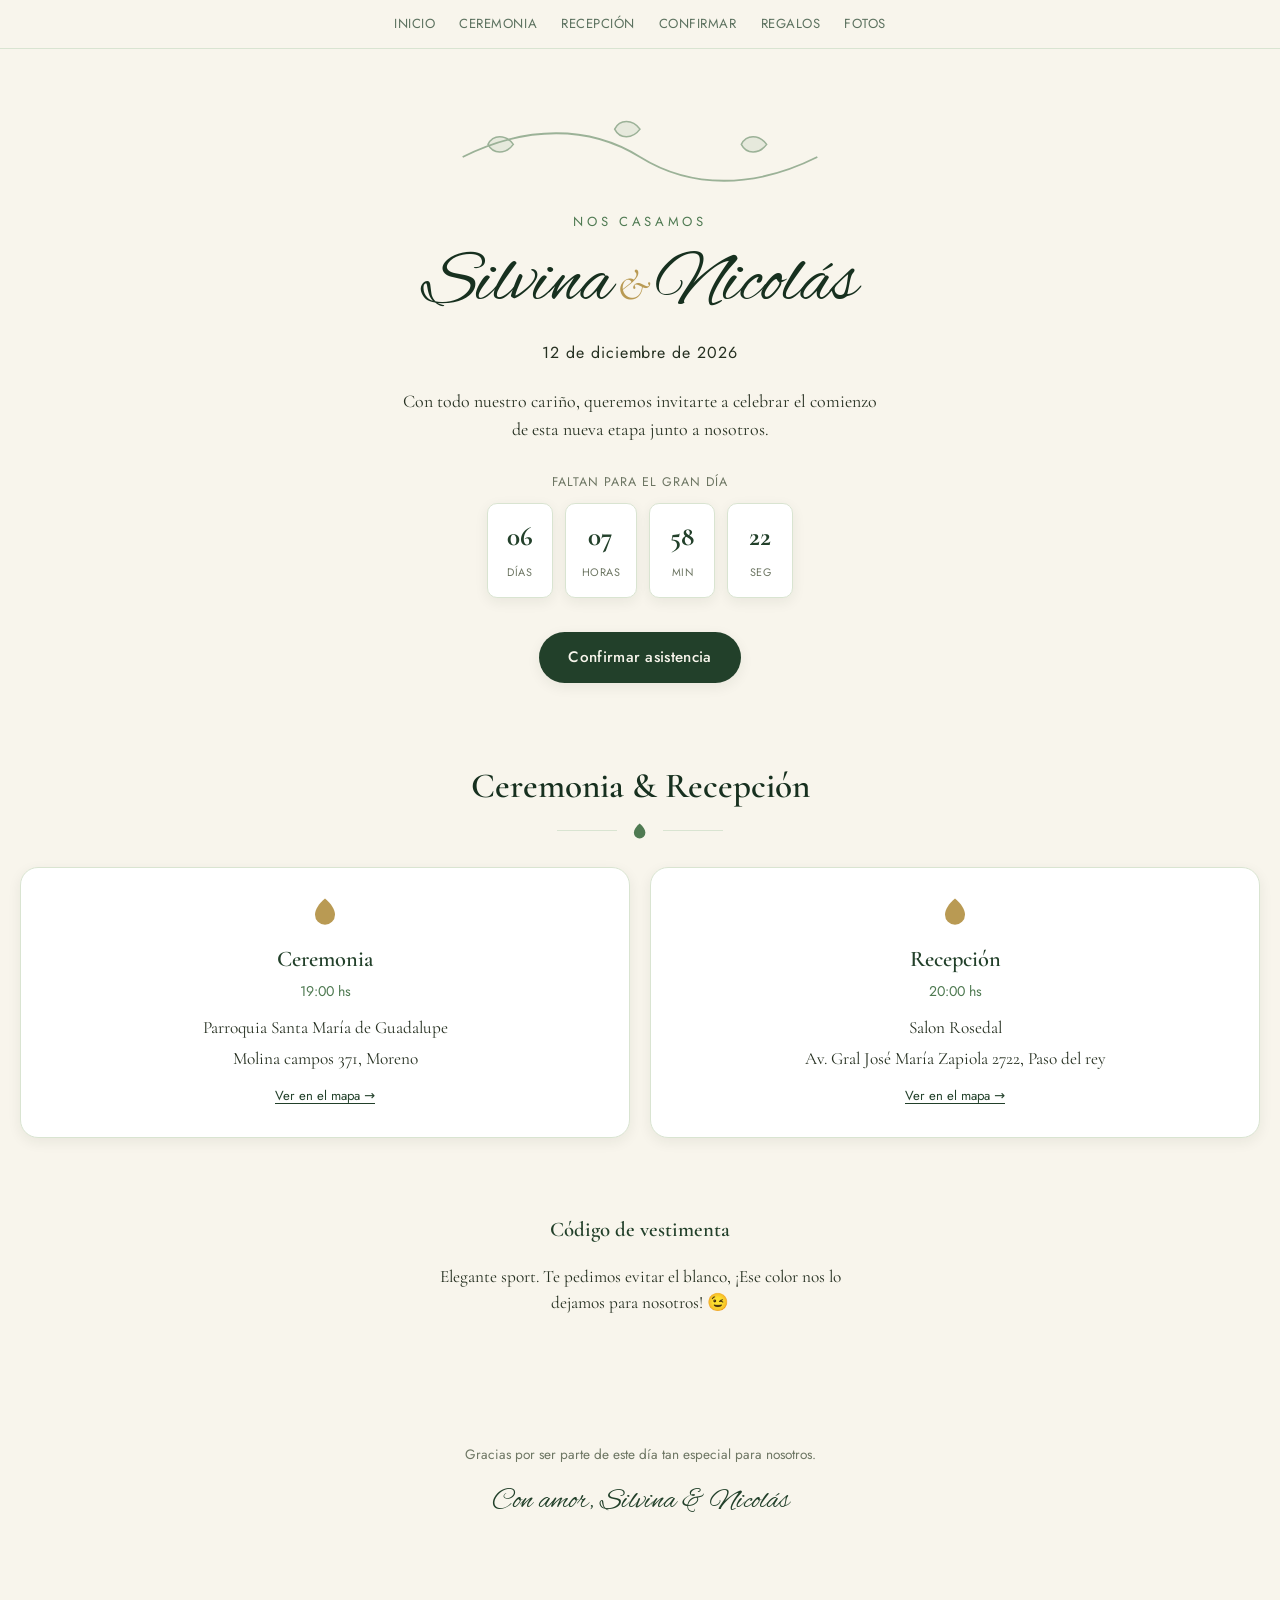
==== commit 7f316ee3: "Navegacion en pagina" ====
--- a/index.html
+++ b/index.html
@@ -167,7 +167,7 @@
     <div class="cd-box"><strong id="cd-seconds">00</strong><span id="cd-seconds-label"></span></div>
   </div>
 
-  <a href="confirmar.html" class="btn btn-primary" id="txt-cta"></a>
+  <a href="confirmar.html" class="btn btn-primary" id="txt-cta" data-keep-guest></a>
 </header>
 
 <section class="section reveal" id="ceremonia">
@@ -206,6 +206,7 @@
 </footer>
 
 <script src="content.js"></script>
+<script src="guests.js"></script>
 <script>
 (function () {
   'use strict';
@@ -339,6 +340,10 @@
     spawnLeaves();
     startCountdown();
     startRevealObserver();
+    // Sin localStorage: si llegamos con ?g= (por ejemplo desde el
+    // menú de otra página), lo reenviamos a todos los links propios
+    // para que la identidad no se pierda al seguir navegando.
+    applyGuestParamToNav(getGuestParamFromUrl());
   });
 })();
 </script>
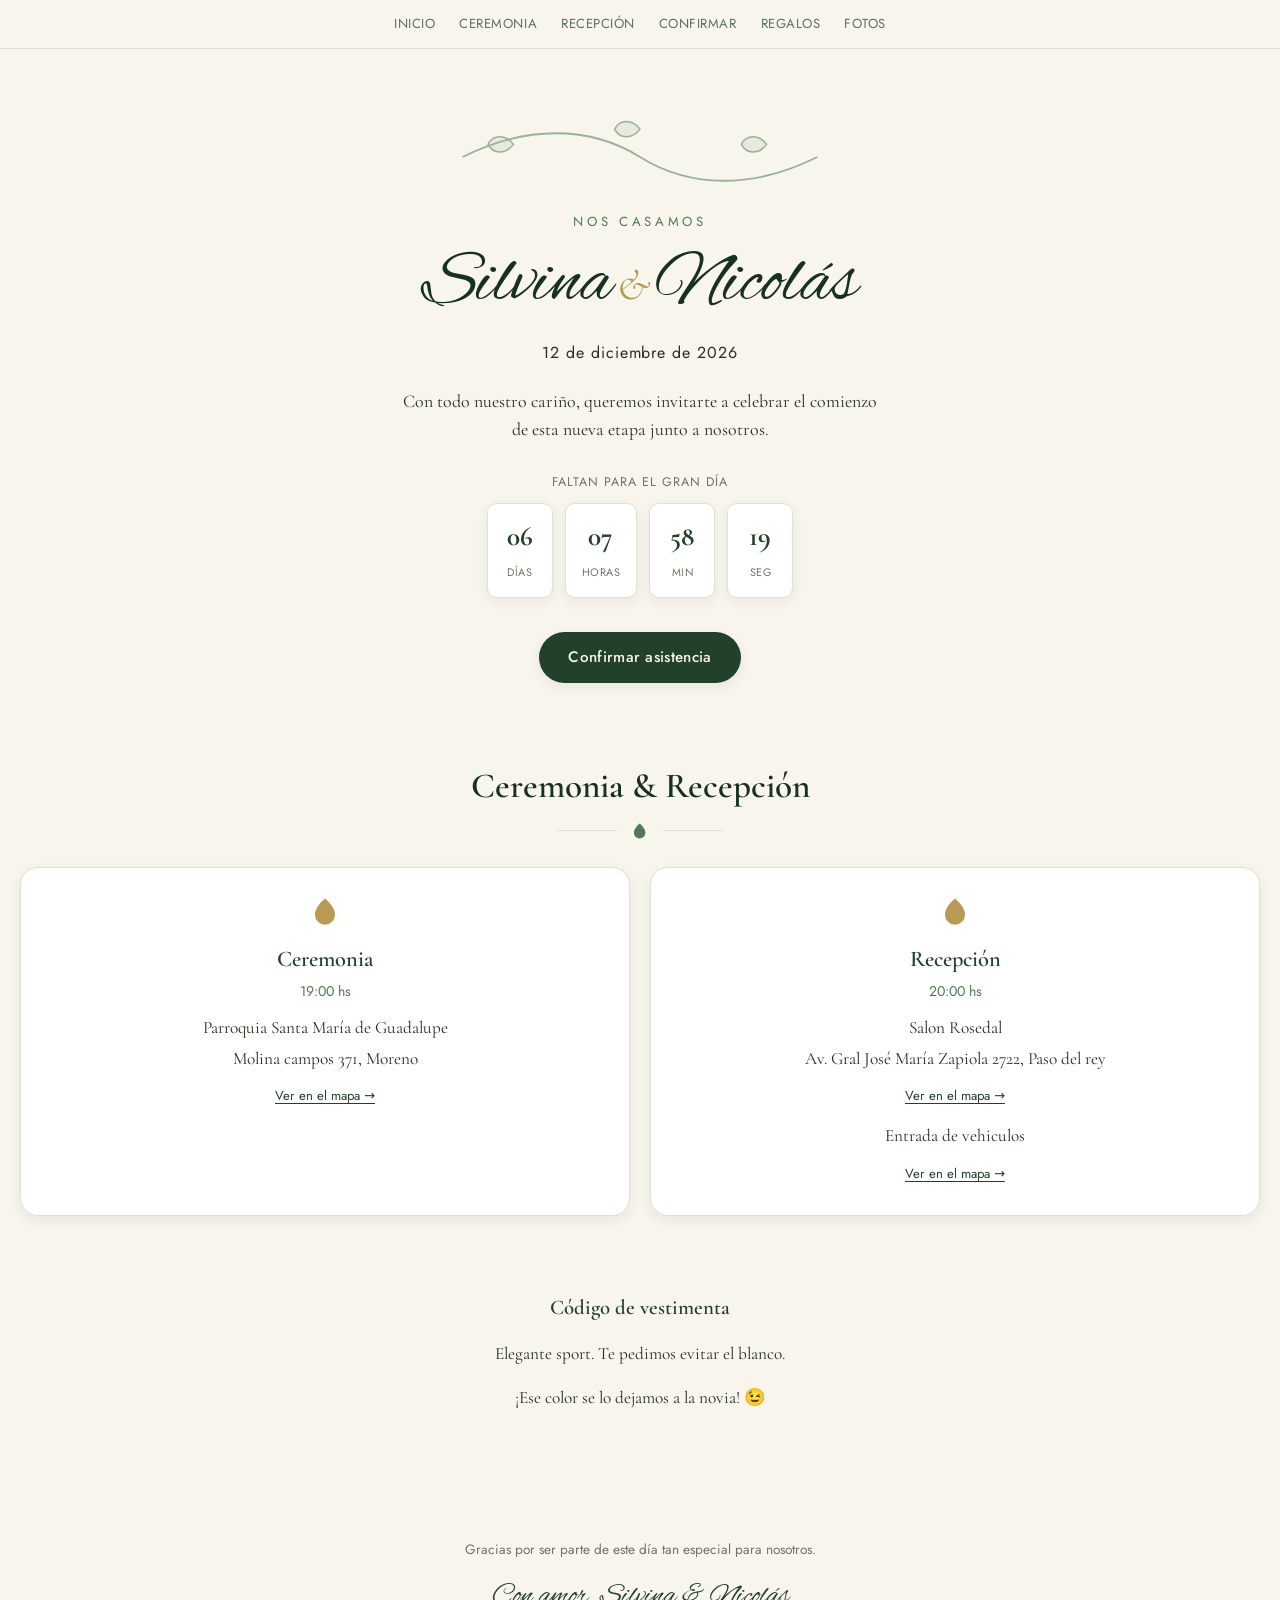
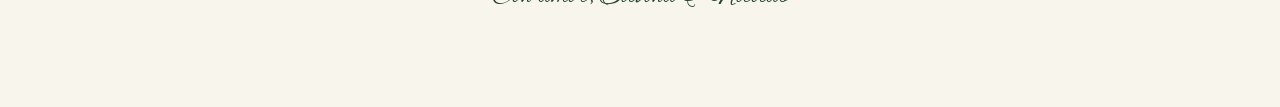
==== commit 44778ef8: "Actualizacion visual" ====
--- a/index.html
+++ b/index.html
@@ -191,6 +191,8 @@
       <p id="rec-place"></p>
       <p id="rec-address"></p>
       <a class="maps-link" id="rec-maps" href="#" target="_blank" rel="noopener">Ver en el mapa →</a>
+      <p id="rec-car-label" style="margin-top:14px;"></p>
+      <a class="maps-link" id="rec-car-maps" href="#" target="_blank" rel="noopener">Ver en el mapa →</a>
     </div>
   </div>
 </section>
@@ -198,6 +200,7 @@
 <section class="section reveal dress-code" id="recepcion">
   <h3 id="dress-title"></h3>
   <p id="dress-text"></p>
+  <p id="dress-text2"></p>
 </section>
 
 <footer>
@@ -253,9 +256,12 @@
     $('rec-place').textContent = C.reception.place;
     $('rec-address').textContent = C.reception.address;
     $('rec-maps').href = C.reception.mapsUrl;
+    $('rec-car-label').textContent = C.reception.carEntranceLabel;
+    $('rec-car-maps').href = C.reception.carEntranceMapsUrl;
 
     $('dress-title').textContent = C.dressCode.title;
     $('dress-text').textContent = C.dressCode.text;
+    $('dress-text2').textContent = C.dressCode.text2;
 
     $('txt-footer-thanks').textContent = C.footer.thanks;
     $('txt-footer-signature').textContent = C.footer.signature;
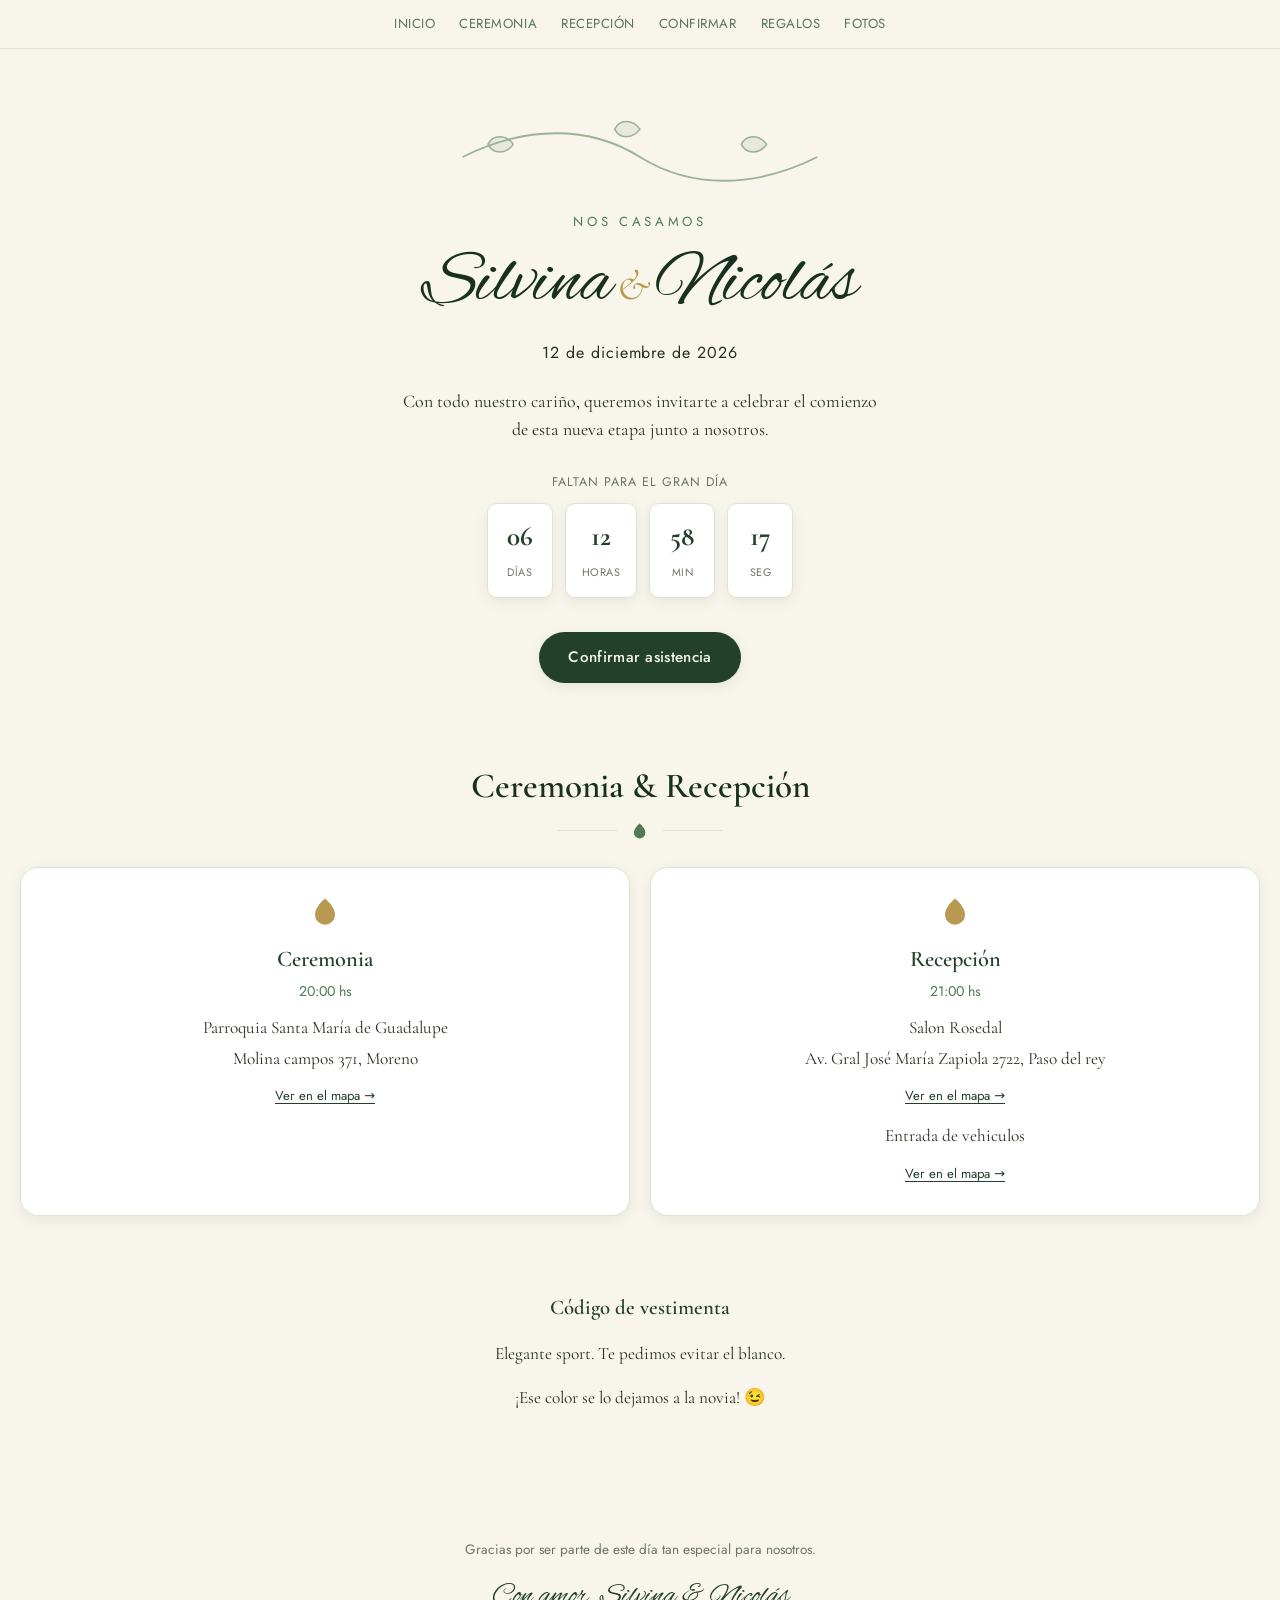
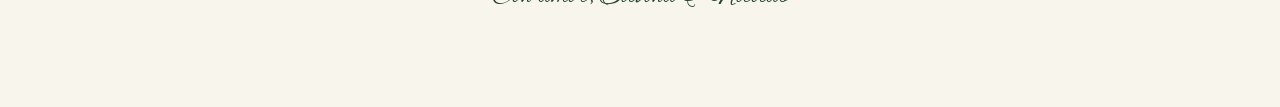
==== commit 484f93e5: "agregar  los que no responden al csv" ====
--- a/index.html
+++ b/index.html
@@ -208,8 +208,8 @@
   <p class="signature" id="txt-footer-signature"></p>
 </footer>
 
-<script src="content.js"></script>
-<script src="guests.js"></script>
+<script src="content.js?v=2"></script>
+<script src="guests.js?v=2"></script>
 <script>
 (function () {
   'use strict';
